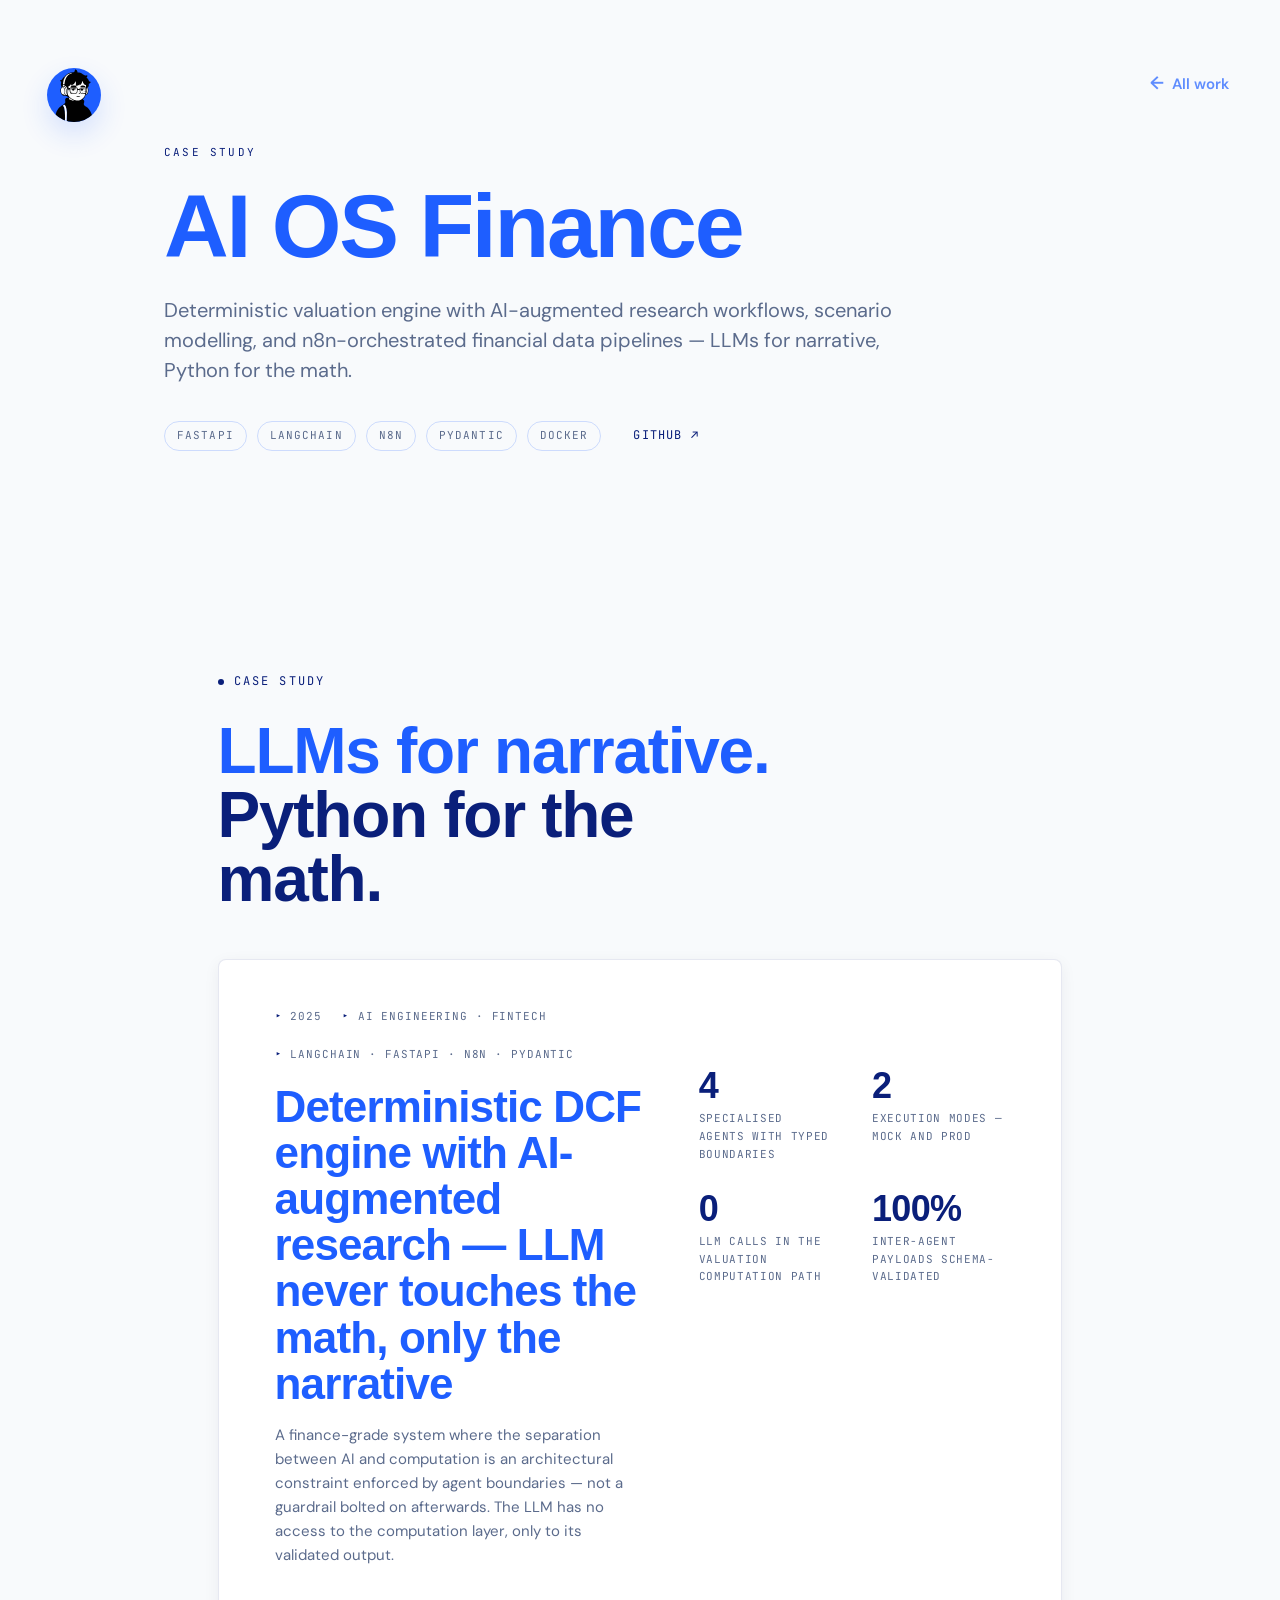
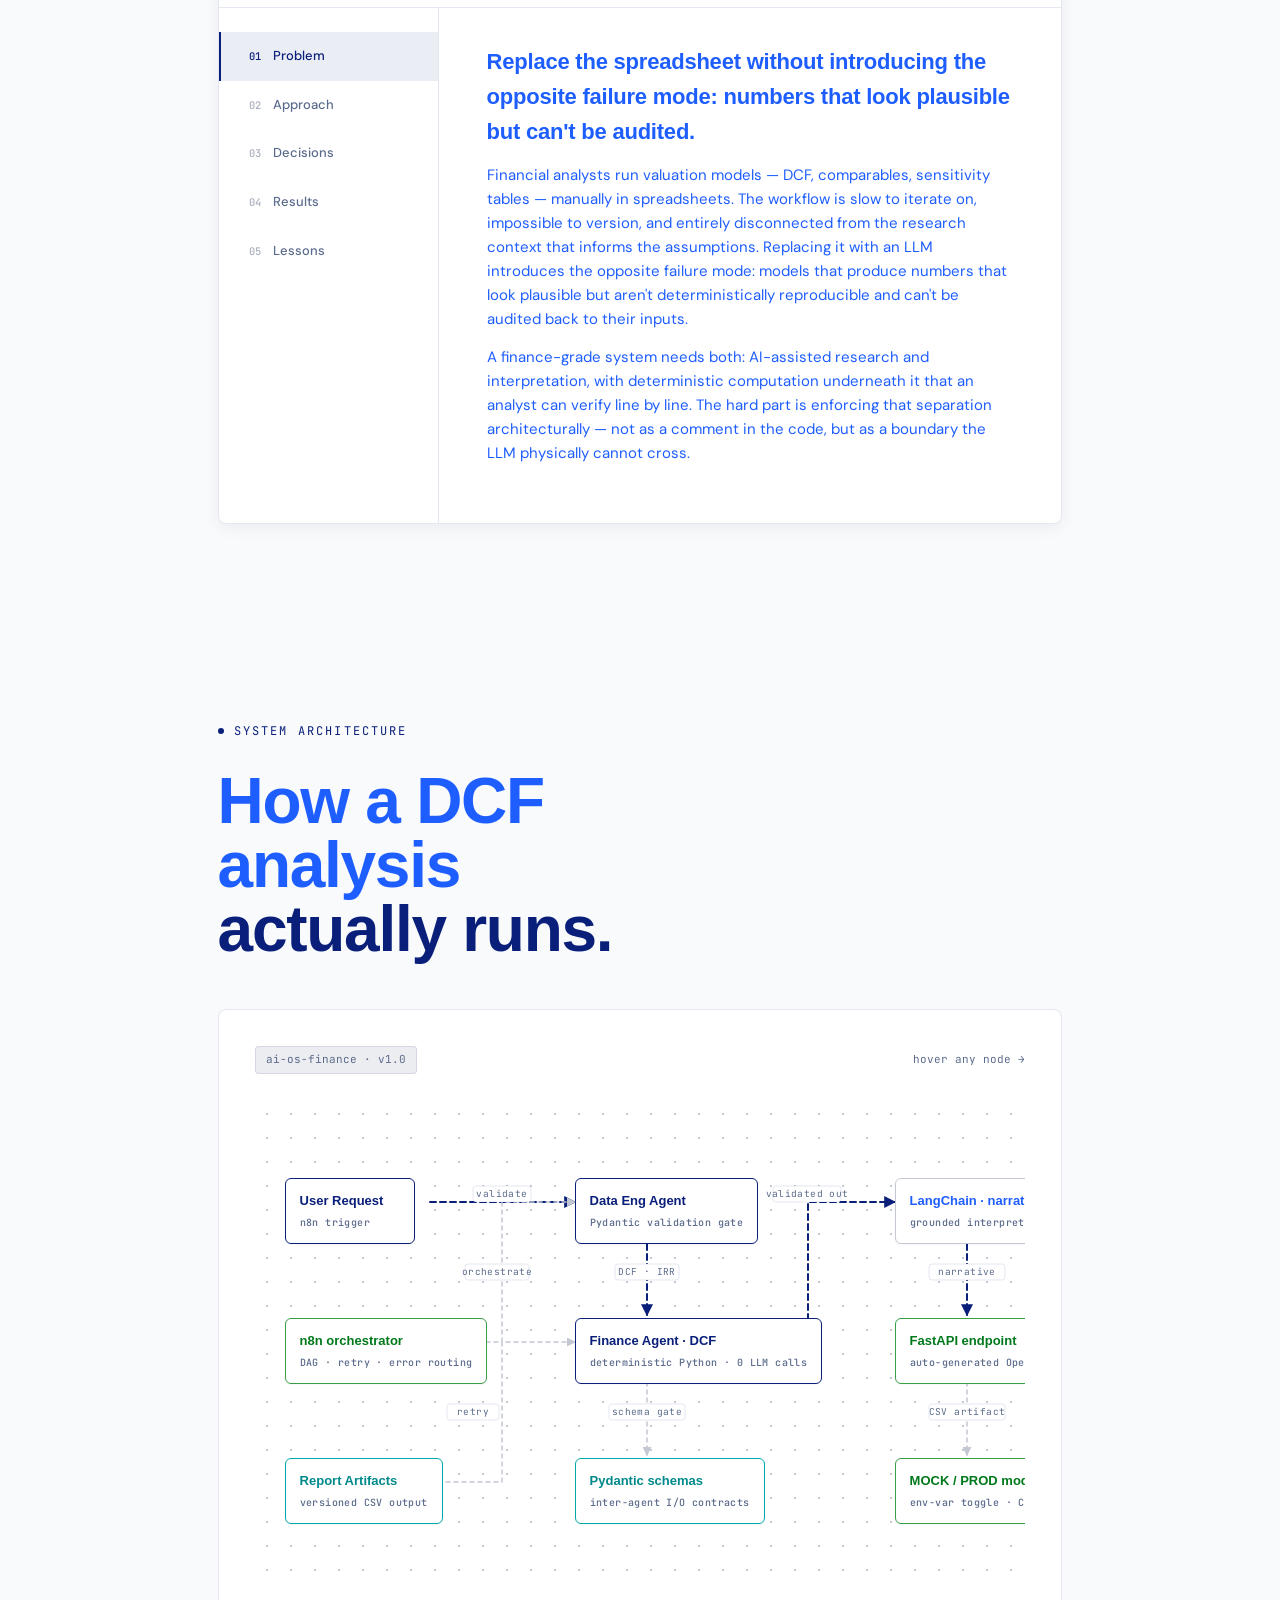
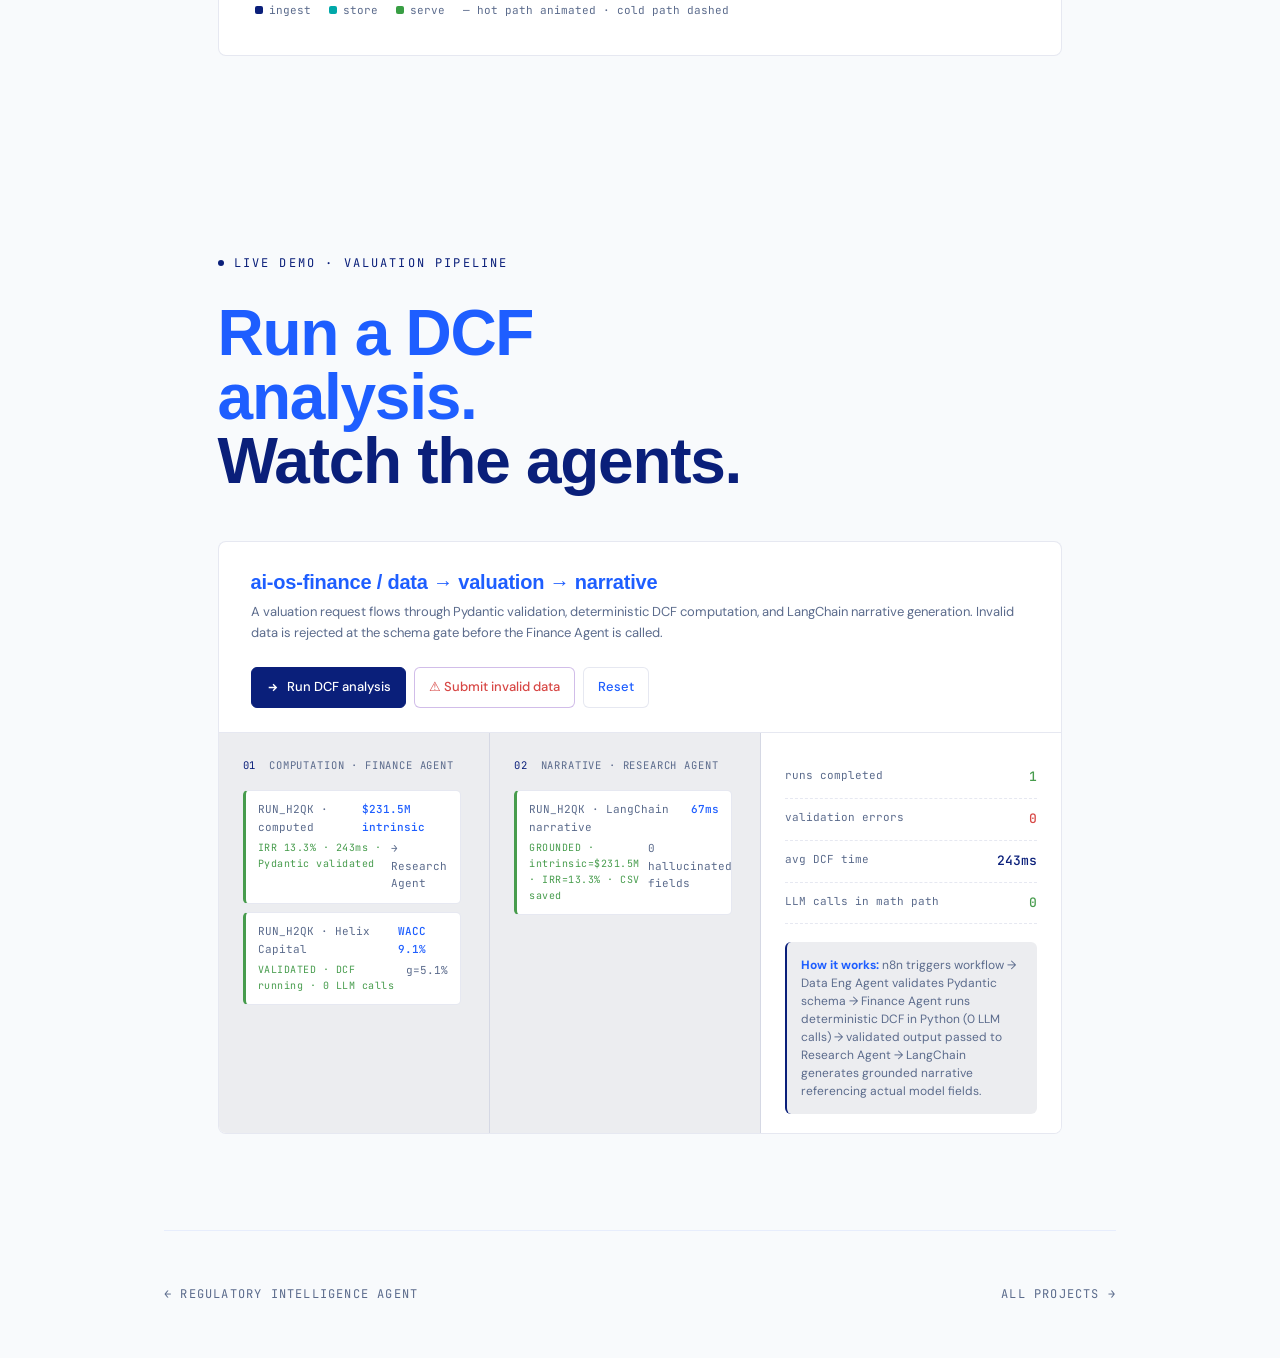
==== portfolio/projects/ai-os-finance.html @ 2525b023 "feat: mobile lens, cursor ghost fix, project pages, stack icons - fix: cursor ghost on first load — " ====
<!DOCTYPE html>
<html lang="en" class="theme-light">
<head>
  <meta charset="UTF-8">
  <meta name="viewport" content="width=device-width, initial-scale=1.0">
  <title>AI OS Finance — Ayush Samantaray</title>

  <script>
    (function () {
      try { sessionStorage.setItem('site-entered', '1'); } catch (e) {}
    })();
  </script>

  <link rel="preload" as="style" href="https://api.fontshare.com/v2/css?f[]=clash-display@600&display=swap" onload="this.onload=null;this.rel='stylesheet'">
  <link rel="preload" as="style" href="https://fonts.googleapis.com/css2?family=DM+Sans:wght@400&display=swap" onload="this.onload=null;this.rel='stylesheet'">
  <link rel="preload" as="style" href="https://fonts.googleapis.com/css2?family=JetBrains+Mono:wght@400&display=swap" onload="this.onload=null;this.rel='stylesheet'">
  <noscript>
    <link rel="stylesheet" href="https://api.fontshare.com/v2/css?f[]=clash-display@600&display=swap">
    <link rel="stylesheet" href="https://fonts.googleapis.com/css2?family=DM+Sans:wght@400&display=swap">
    <link rel="stylesheet" href="https://fonts.googleapis.com/css2?family=JetBrains+Mono:wght@400&display=swap">
  </noscript>

  <link rel="stylesheet" href="../css/main.css">
  <link rel="stylesheet" href="../css/nav.css">
  <link rel="stylesheet" href="../css/sections.css">
  <link rel="stylesheet" href="project.css">
</head>
<body>

  <nav aria-label="Project navigation">
    <a href="../index.html" class="nav-logo" aria-label="Back to portfolio">
      <img class="nav-logo-face" src="../assets/New_face_logo.svg" alt="" draggable="false">
    </a>
    <a href="../index.html#projects" class="proj-back-link">
      <span class="proj-back-arrow">←</span> All work
    </a>
  </nav>

  <main class="proj-main">

    <!-- ── Hero ──────────────────────────────────────────────────────────────── -->
    <section class="proj-hero" id="top">
      <span class="proj-eyebrow">Case Study</span>
      <h1 class="proj-title">AI OS Finance</h1>
      <p class="proj-tagline">Deterministic valuation engine with AI-augmented research workflows, scenario modelling, and n8n-orchestrated financial data pipelines — LLMs for narrative, Python for the math.</p>
      <div class="proj-meta-row">
        <div class="proj-tags">
          <span class="proj-tag">FastAPI</span>
          <span class="proj-tag">LangChain</span>
          <span class="proj-tag">n8n</span>
          <span class="proj-tag">Pydantic</span>
          <span class="proj-tag">Docker</span>
        </div>
        <div class="proj-links">
          <a href="https://github.com/Ash-bot19/AI-OS-finance" target="_blank" rel="noopener" class="proj-link">GitHub ↗</a>
        </div>
      </div>
    </section>

    <!-- ── Case Study ─────────────────────────────────────────────────────────── -->
    <section class="case-study-section" id="case-study">
      <div class="ps-page">
        <div class="ps-section-label">CASE STUDY</div>
        <h2 class="ps-section-title">LLMs for narrative.<br><em>Python for the math.</em></h2>
        <article class="case-study">
          <div class="case-study-hero">
            <div>
              <div class="cs-hero-meta">
                <span>2025</span>
                <span>AI ENGINEERING · FINTECH</span>
                <span>LANGCHAIN · FASTAPI · N8N · PYDANTIC</span>
              </div>
              <h3 class="cs-hero-title">Deterministic DCF engine with AI-augmented research — LLM never touches the math, only the narrative</h3>
              <p class="cs-hero-tagline">A finance-grade system where the separation between AI and computation is an architectural constraint enforced by agent boundaries — not a guardrail bolted on afterwards. The LLM has no access to the computation layer, only to its validated output.</p>
            </div>
            <div class="cs-hero-stats">
              <div><div class="cs-stat-num">4</div><div class="cs-stat-label">specialised agents with typed boundaries</div></div>
              <div><div class="cs-stat-num">2</div><div class="cs-stat-label">execution modes — MOCK and PROD</div></div>
              <div><div class="cs-stat-num">0</div><div class="cs-stat-label">LLM calls in the valuation computation path</div></div>
              <div><div class="cs-stat-num">100%</div><div class="cs-stat-label">inter-agent payloads schema-validated</div></div>
            </div>
          </div>
          <div class="cs-body">
            <div class="cs-tabs" role="tablist">
              <button class="cs-tab" role="tab" aria-selected="true"  data-tab="problem">  <span class="cs-tab-num">01</span>Problem</button>
              <button class="cs-tab" role="tab" aria-selected="false" data-tab="approach">  <span class="cs-tab-num">02</span>Approach</button>
              <button class="cs-tab" role="tab" aria-selected="false" data-tab="decisions"> <span class="cs-tab-num">03</span>Decisions</button>
              <button class="cs-tab" role="tab" aria-selected="false" data-tab="results">   <span class="cs-tab-num">04</span>Results</button>
              <button class="cs-tab" role="tab" aria-selected="false" data-tab="lessons">   <span class="cs-tab-num">05</span>Lessons</button>
            </div>
            <div class="cs-panel" data-panel="problem" data-active>
              <h4>Replace the spreadsheet without introducing the opposite failure mode: numbers that look plausible but can't be audited.</h4>
              <p>Financial analysts run valuation models — DCF, comparables, sensitivity tables — manually in spreadsheets. The workflow is slow to iterate on, impossible to version, and entirely disconnected from the research context that informs the assumptions. Replacing it with an LLM introduces the opposite failure mode: models that produce numbers that look plausible but aren't deterministically reproducible and can't be audited back to their inputs.</p>
              <p>A finance-grade system needs both: AI-assisted research and interpretation, with deterministic computation underneath it that an analyst can verify line by line. The hard part is enforcing that separation architecturally — not as a comment in the code, but as a boundary the LLM physically cannot cross.</p>
            </div>
            <div class="cs-panel" data-panel="approach">
              <h4>Four specialised agents, strict Pydantic boundaries, zero LLM involvement in the computation path.</h4>
              <ul>
                <li>The Research Agent interprets the user's analytical intent and generates structured context for downstream agents. The Data Engineering Agent validates and normalises incoming financial datasets against Pydantic schemas before they reach the computation layer — a malformed payload fails loudly at the boundary, not silently inside the model.</li>
                <li>The Finance Agent runs deterministic DCF analysis, IRR, and scenario modelling in Python — no LLM involvement at this stage. All inputs are Pydantic-validated before the calculation runs. All outputs are Pydantic-validated before leaving the service. Output artifacts are versioned as CSV for downstream compatibility with Excel and BI tools.</li>
                <li>The Research Agent then receives the validated numerical output and generates written investment narrative grounded in the model's results — it reasons over the numbers, not around them. Citations in the narrative reference the actual model output fields, not LLM-generated summaries of them.</li>
                <li>n8n acts as the external control plane, orchestrating the agent sequence, triggering data fetches, handling retry logic and error routing, and assembling the final report. FastAPI exposes the computation layer as a service that n8n calls — orchestration and computation stay decoupled.</li>
              </ul>
            </div>
            <div class="cs-panel" data-panel="decisions">
              <h4>Why these choices — each enforces the AI/computation separation as a hard constraint, not a soft guideline.</h4>
              <ul>
                <li><strong>LLMs for narrative only — deterministic Python for all math.</strong> Financial calculations (DCF, IRR, sensitivity tables) are deterministic Python with typed Pydantic models. LLMs are invoked only to interpret results and generate written analysis — never to produce numbers. This isn't a guardrail; it's an architectural constraint enforced by agent boundaries. The LLM has no access to the computation layer, only to its validated output.</li>
                <li><strong>n8n for workflow orchestration over custom DAG code.</strong> The data fetch, model trigger, and report assembly steps change frequently as the analytical workflows evolve. A visual DAG in n8n is faster to iterate on than Python scheduler code, makes the workflow auditable without reading source, and handles retry logic and error routing without custom implementation.</li>
                <li><strong>Pydantic for strict inter-agent I/O contracts.</strong> Every financial model input and output is a Pydantic schema. This acts as a firewall between agents — if upstream data is malformed, or a data source returns an unexpected structure, the pipeline fails fast at the boundary before bad data contaminates downstream calculations. Schema validation is the enforcement mechanism for the LLM/computation separation: the LLM can only receive what passed validation.</li>
                <li><strong>MOCK mode as a first-class execution mode.</strong> All LLM calls are substituted with deterministic responses in MOCK mode — making the pipeline fully testable without API keys or spend. The Finance Agent computation path runs identically in both modes; only the Research Agent's LLM calls are swapped. CI tests run against MOCK mode exclusively.</li>
              </ul>
            </div>
            <div class="cs-panel" data-panel="results">
              <h4>Full Docker Compose stack · n8n + FastAPI + LangChain · MOCK and PROD modes.</h4>
              <div class="cs-result-grid">
                <div class="cs-result-card"><div class="cs-stat-num">4</div><div class="cs-stat-label">specialised agents with typed I/O</div></div>
                <div class="cs-result-card"><div class="cs-stat-num">0</div><div class="cs-stat-label">LLM calls in computation path</div></div>
                <div class="cs-result-card"><div class="cs-stat-num">2</div><div class="cs-stat-label">execution modes (MOCK / PROD)</div></div>
                <div class="cs-result-card"><div class="cs-stat-num">100%</div><div class="cs-stat-label">inter-agent payloads validated</div></div>
              </div>
            </div>
            <div class="cs-panel" data-panel="lessons">
              <h4>What broke during build — and what I changed to fix it.</h4>
              <ul>
                <li><strong>The LLM narrative drifted from the model output when the prompt was too open-ended.</strong> An early prompt asked the Research Agent to "summarise the DCF analysis". It produced confident-sounding narrative that paraphrased — and occasionally contradicted — the actual model numbers. The fix: the prompt explicitly enumerates every field from the validated output and requires the narrative to reference each one by name. The LLM interprets; it cannot invent.</li>
                <li><strong>n8n retry logic amplified a Pydantic validation error into duplicate model runs.</strong> When the Data Engineering Agent returned a validation error, n8n's default retry policy retried the whole workflow — including the FastAPI computation call that had already completed. The fix: FastAPI computation endpoints are idempotent by request ID; n8n retries the data validation step only, not the full pipeline.</li>
                <li><strong>Sensitivity table output was too large for the LangChain context window at default chunk size.</strong> A 10×10 sensitivity table serialised to JSON exceeds 2k tokens — the Research Agent's context window was filling with sensitivity data before the DCF summary arrived. The fix: sensitivity tables are serialised as compact CSV (not JSON) and truncated to the 3×3 centre slice for narrative purposes; the full table is always in the versioned CSV artifact.</li>
                <li><strong>MOCK mode diverged from PROD mode in a non-obvious way.</strong> The MOCK Research Agent returned a fixed string rather than a string that referenced the actual model output fields — so MOCK tests passed even when the prompt was broken. The fix: MOCK responses are generated by a template that interpolates the actual validated output fields, making them functionally equivalent to a real LLM call for testing purposes.</li>
              </ul>
            </div>
          </div>
        </article>
      </div>
    </section>

    <!-- ── Architecture ───────────────────────────────────────────────────────── -->
    <section class="arch-section" id="architecture">
      <div class="ps-page">
        <div class="ps-section-label">SYSTEM ARCHITECTURE</div>
        <h2 class="ps-section-title">How a DCF analysis<br><em>actually runs.</em></h2>
        <div class="arch-frame">
          <div class="arch-toolbar">
            <span class="arch-tag">ai-os-finance · v1.0</span>
            <span style="font-family:'JetBrains Mono',monospace;font-size:11px;">hover any node →</span>
          </div>
          <div class="arch-canvas">
            <div class="arch-canvas-inner">
              <svg class="arch-svg" viewBox="0 0 900 480">
                <defs>
                  <marker id="arrowDimFin" viewBox="0 0 10 10" refX="9" refY="5" markerWidth="6" markerHeight="6" orient="auto-start-reverse">
                    <path d="M0,0 L10,5 L0,10 z" fill="var(--s-border-str)"/>
                  </marker>
                  <marker id="arrowLiveFin" viewBox="0 0 10 10" refX="9" refY="5" markerWidth="6" markerHeight="6" orient="auto-start-reverse">
                    <path d="M0,0 L10,5 L0,10 z" fill="var(--accent)"/>
                  </marker>
                </defs>
                <!-- Hot path: User Request → Data Eng → Finance Agent → LangChain → CSV Output -->
                <path class="arch-edge live"   d="M 175 100 H 320" marker-end="url(#arrowLiveFin)"/>
                <path class="arch-edge live"   d="M 392 132 V 213" marker-end="url(#arrowLiveFin)"/>
                <path class="arch-edge live"   d="M 465 240 H 553 V 100 H 640" marker-end="url(#arrowLiveFin)"/>
                <path class="arch-edge live"   d="M 712 132 V 213" marker-end="url(#arrowLiveFin)"/>
                <!-- Cold path: n8n orchestration, Pydantic validation, MOCK/PROD mode, output → CSV -->
                <path class="arch-edge dashed" d="M 175 240 H 247 V 100 H 320" marker-end="url(#arrowDimFin)"/>
                <path class="arch-edge dashed" d="M 392 272 V 353" marker-end="url(#arrowDimFin)"/>
                <path class="arch-edge dashed" d="M 712 272 V 353" marker-end="url(#arrowDimFin)"/>
                <path class="arch-edge dashed" d="M 175 380 H 247 V 240 H 320" marker-end="url(#arrowDimFin)"/>
                <!-- Edge labels -->
                <g><rect class="arch-edge-label-bg" x="218" y="84"  width="58" height="16" rx="3"/><text class="arch-edge-label" x="247" y="95"  text-anchor="middle">validate</text></g>
                <g><rect class="arch-edge-label-bg" x="360" y="162" width="64" height="16" rx="3"/><text class="arch-edge-label" x="392" y="173" text-anchor="middle">DCF · IRR</text></g>
                <g><rect class="arch-edge-label-bg" x="518" y="84"  width="68" height="16" rx="3"/><text class="arch-edge-label" x="552" y="95"  text-anchor="middle">validated out</text></g>
                <g><rect class="arch-edge-label-bg" x="674" y="162" width="76" height="16" rx="3"/><text class="arch-edge-label" x="712" y="173" text-anchor="middle">narrative</text></g>
                <g><rect class="arch-edge-label-bg" x="210" y="162" width="64" height="16" rx="3"/><text class="arch-edge-label" x="242" y="173" text-anchor="middle">orchestrate</text></g>
                <g><rect class="arch-edge-label-bg" x="354" y="302" width="76" height="16" rx="3"/><text class="arch-edge-label" x="392" y="313" text-anchor="middle">schema gate</text></g>
                <g><rect class="arch-edge-label-bg" x="674" y="302" width="76" height="16" rx="3"/><text class="arch-edge-label" x="712" y="313" text-anchor="middle">CSV artifact</text></g>
                <g><rect class="arch-edge-label-bg" x="192" y="302" width="52" height="16" rx="3"/><text class="arch-edge-label" x="218" y="313" text-anchor="middle">retry</text></g>
              </svg>
              <div class="arch-node" data-kind="ingest" data-tooltip="User submits a valuation request via the n8n UI or API trigger. n8n orchestrates the full workflow: data fetch → Data Engineering Agent validation → Finance Agent computation → Research Agent narrative → report assembly." data-tip-pos="below" style="top:76px;left:30px;"><div class="arch-node-title">User Request</div><div class="arch-node-meta">n8n trigger</div></div>
              <div class="arch-node" data-kind="serve" data-tooltip="n8n visual DAG orchestrates the agent sequence. Handles retry logic, error routing, and inter-agent sequencing. FastAPI exposes the computation layer as a service n8n calls — orchestration and computation stay decoupled. Retry logic targets the Data Engineering step only, not the full pipeline." style="top:216px;left:30px;"><div class="arch-node-title">n8n orchestrator</div><div class="arch-node-meta">DAG · retry · error routing</div></div>
              <div class="arch-node" data-kind="store" data-tooltip="Output artifacts versioned as CSV for downstream compatibility with Excel and BI tools. Each run produces: DCF summary, IRR table, sensitivity grid (10×10), and full scenario analysis. Filenames include a run ID for auditability." style="top:356px;left:30px;"><div class="arch-node-title">Report Artifacts</div><div class="arch-node-meta">versioned CSV output</div></div>
              <div class="arch-node" data-kind="ingest" data-tooltip="Validates and normalises incoming financial datasets against Pydantic schemas before they reach the computation layer. A malformed payload fails loudly at this boundary — bad data never contaminates the Finance Agent. Schema validation is the enforcement mechanism for the LLM/computation separation." data-tip-pos="below" style="top:76px;left:320px;"><div class="arch-node-title">Data Eng Agent</div><div class="arch-node-meta">Pydantic validation gate</div></div>
              <div class="arch-node" data-kind="ingest" data-tooltip="Runs deterministic DCF analysis, IRR, and scenario modelling in Python. Zero LLM involvement. All inputs validated before computation runs. All outputs validated before leaving the service. MOCK mode substitutes deterministic responses — CI tests run against MOCK exclusively." style="top:216px;left:320px;"><div class="arch-node-title">Finance Agent · DCF</div><div class="arch-node-meta">deterministic Python · 0 LLM calls</div></div>
              <div class="arch-node" data-kind="store" data-tooltip="Every inter-agent payload is Pydantic-validated. A malformed output from the Finance Agent fails before reaching LangChain. The schema acts as a firewall — the LLM can only receive payloads that passed the Pydantic gate." style="top:356px;left:320px;"><div class="arch-node-title">Pydantic schemas</div><div class="arch-node-meta">inter-agent I/O contracts</div></div>
              <div class="arch-node" data-tooltip="LangChain Research Agent receives Pydantic-validated numerical results. Prompt explicitly enumerates every output field and requires the narrative to reference each by name — the LLM interprets, it cannot invent. MOCK mode uses a template that interpolates actual model fields." data-tip-pos="below" style="top:76px;left:640px;"><div class="arch-node-title">LangChain · narrative</div><div class="arch-node-meta">grounded interpretation only</div></div>
              <div class="arch-node" data-kind="serve" data-tooltip="FastAPI exposes the Finance Agent as a service. OpenAPI schema auto-generated from Pydantic models — the docs are always in sync with the code. Computation endpoints are idempotent by request ID — n8n retries are safe." style="top:216px;left:640px;"><div class="arch-node-title">FastAPI endpoint</div><div class="arch-node-meta">auto-generated OpenAPI</div></div>
              <div class="arch-node" data-kind="serve" data-tooltip="MOCK mode: all LLM calls return deterministic template-interpolated responses. PROD mode: live GPT-4o-mini calls. The Finance Agent computation path runs identically in both modes — only the Research Agent's LLM calls differ. Toggle via EXECUTION_MODE env var." style="top:356px;left:640px;"><div class="arch-node-title">MOCK / PROD mode</div><div class="arch-node-meta">env-var toggle · CI-safe</div></div>
            </div>
          </div>
          <div class="arch-legend">
            <div class="arch-legend-item"><span class="arch-legend-dot" style="background:var(--accent);"></span>ingest</div>
            <div class="arch-legend-item"><span class="arch-legend-dot" style="background:oklch(0.65 0.14 195);"></span>store</div>
            <div class="arch-legend-item"><span class="arch-legend-dot" style="background:oklch(0.62 0.16 145);"></span>serve</div>
            <div class="arch-legend-item" style="font-family:'JetBrains Mono',monospace;font-size:11px;color:var(--fg-muted);">— hot path animated · cold path dashed</div>
          </div>
        </div>
      </div>
    </section>

    <!-- ── Live Demo ──────────────────────────────────────────────────────────── -->
    <section class="pipeline-section" id="demo">
      <div class="ps-page">
        <div class="ps-section-label">LIVE DEMO · VALUATION PIPELINE</div>
        <h2 class="ps-section-title">Run a DCF analysis.<br><em>Watch the agents.</em></h2>
        <div class="pipe-frame">
          <div class="pipe-header">
            <div class="pipe-title-block">
              <h3>ai-os-finance / data → valuation → narrative</h3>
              <p>A valuation request flows through Pydantic validation, deterministic DCF computation, and LangChain narrative generation. Invalid data is rejected at the schema gate before the Finance Agent is called.</p>
            </div>
            <div class="pipe-actions">
              <button class="pipe-btn primary" id="finBtnRun">
                <svg width="13" height="13" viewBox="0 0 24 24" fill="none" stroke="currentColor" stroke-width="2.5"><path d="M5 12h14M13 6l6 6-6 6"/></svg>
                Run DCF analysis
              </button>
              <button class="pipe-btn danger" id="finBtnInvalid">⚠ Submit invalid data</button>
              <button class="pipe-btn" id="finBtnReset">Reset</button>
            </div>
          </div>
          <div class="pipe-body">
            <div class="pipe-stage">
              <div class="pipe-stage-label"><span class="stage-num">01</span> COMPUTATION · finance agent</div>
              <div class="pipe-events" id="finPipeline"></div>
            </div>
            <div class="pipe-stage">
              <div class="pipe-stage-label"><span class="stage-num">02</span> NARRATIVE · research agent</div>
              <div class="pipe-events" id="finOutput"></div>
            </div>
            <div class="pipe-side">
              <div class="pipe-stat"><span class="pipe-stat-label">runs completed</span><span class="pipe-stat-val good" id="finStatRuns">0</span></div>
              <div class="pipe-stat"><span class="pipe-stat-label">validation errors</span><span class="pipe-stat-val bad" id="finStatErrors">0</span></div>
              <div class="pipe-stat"><span class="pipe-stat-label">avg DCF time</span><span class="pipe-stat-val accent" id="finStatTime">—</span></div>
              <div class="pipe-stat"><span class="pipe-stat-label">LLM calls in math path</span><span class="pipe-stat-val good" id="finStatLLM">0</span></div>
              <div class="pipe-explain">
                <strong>How it works:</strong> n8n triggers workflow → Data Eng Agent validates Pydantic schema → Finance Agent runs deterministic DCF in Python (0 LLM calls) → validated output passed to Research Agent → LangChain generates grounded narrative referencing actual model fields.
              </div>
            </div>
          </div>
        </div>
      </div>
    </section>

    <!-- ── Footer nav ─────────────────────────────────────────────────────────── -->
    <footer class="proj-footer">
      <a href="./regulatory-intelligence-agent.html" class="proj-footer-back">← Regulatory Intelligence Agent</a>
      <a href="../index.html#projects" class="proj-footer-next">All projects →</a>
    </footer>

  </main>

  <script defer src="../js/sections.js"></script>
  <script>
  (function initFinancePipeline() {
    var pipelineEl  = document.getElementById('finPipeline');
    var outputEl    = document.getElementById('finOutput');
    var statRuns    = document.getElementById('finStatRuns');
    var statErrors  = document.getElementById('finStatErrors');
    var statTime    = document.getElementById('finStatTime');
    var statLLM     = document.getElementById('finStatLLM');
    if (!pipelineEl) return;

    var runs = 0, errors = 0;
    var totalTime = 0;
    var MAX_EVENTS = 8;

    var COMPANIES = ['Acme Corp', 'Meridian Industries', 'NovaTech Ltd', 'Helix Capital', 'Solara Group'];
    var WACC = ['8.2%', '9.1%', '7.8%', '10.3%', '8.7%'];
    var GROWTH = ['3.5%', '4.2%', '2.8%', '5.1%', '3.9%'];
    var INVALID_ERRORS = [
      'missing required field: revenue_forecast',
      'terminal_growth_rate must be < wacc',
      'projection_years must be integer in [3, 10]',
      'discount_rate: value is not a valid float',
    ];

    function runId() { return 'RUN_' + Math.random().toString(36).slice(2, 6).toUpperCase(); }
    function dcfValue() { return (Math.random() * 800 + 200).toFixed(1); }
    function irr() { return (Math.random() * 12 + 8).toFixed(1); }

    function pushEvent(container, html, cls) {
      var div = document.createElement('div');
      div.className = 'pipe-event ' + (cls || '');
      div.innerHTML = html;
      container.prepend(div);
      while (container.children.length > MAX_EVENTS) container.lastChild.remove();
    }

    function updateStats() {
      statRuns.textContent   = runs;
      statErrors.textContent = errors;
      statTime.textContent   = runs > 0 ? Math.round(totalTime / runs) + 'ms' : '—';
      statLLM.textContent    = '0';
    }

    function runDCF() {
      var id = runId();
      var company = COMPANIES[Math.floor(Math.random() * COMPANIES.length)];
      var wacc = WACC[Math.floor(Math.random() * WACC.length)];
      var growth = GROWTH[Math.floor(Math.random() * GROWTH.length)];
      var computeTime = Math.floor(180 + Math.random() * 120);
      var intrinsic = dcfValue();
      var irrVal = irr();

      pushEvent(pipelineEl,
        '<div class="pipe-event-row">' +
          '<span class="pipe-event-id">' + id + ' · ' + company + '</span>' +
          '<span class="pipe-event-amount">WACC ' + wacc + '</span>' +
        '</div>' +
        '<div class="pipe-event-row">' +
          '<span class="pipe-event-status ok">VALIDATED · DCF running · 0 LLM calls</span>' +
          '<span class="pipe-event-id">g=' + growth + '</span>' +
        '</div>',
        'committed'
      );

      setTimeout(function () {
        runs++;
        totalTime += computeTime;

        pushEvent(pipelineEl,
          '<div class="pipe-event-row">' +
            '<span class="pipe-event-id">' + id + ' · computed</span>' +
            '<span class="pipe-event-amount">$' + intrinsic + 'M intrinsic</span>' +
          '</div>' +
          '<div class="pipe-event-row">' +
            '<span class="pipe-event-status ok">IRR ' + irrVal + '% · ' + computeTime + 'ms · Pydantic validated</span>' +
            '<span class="pipe-event-id">→ Research Agent</span>' +
          '</div>',
          'committed'
        );

        setTimeout(function () {
          pushEvent(outputEl,
            '<div class="pipe-event-row">' +
              '<span class="pipe-event-id">' + id + ' · LangChain narrative</span>' +
              '<span class="pipe-event-amount">' + Math.floor(60 + Math.random() * 80) + 'ms</span>' +
            '</div>' +
            '<div class="pipe-event-row">' +
              '<span class="pipe-event-status ok">GROUNDED · intrinsic=$' + intrinsic + 'M · IRR=' + irrVal + '% · CSV saved</span>' +
              '<span class="pipe-event-id">0 hallucinated fields</span>' +
            '</div>',
            'committed'
          );
          updateStats();
        }, 700);
        updateStats();
      }, computeTime);
    }

    function submitInvalid() {
      var id = runId();
      var errMsg = INVALID_ERRORS[Math.floor(Math.random() * INVALID_ERRORS.length)];

      errors++;
      pushEvent(pipelineEl,
        '<div class="pipe-event-row">' +
          '<span class="pipe-event-id">' + id + ' · malformed payload</span>' +
          '<span class="pipe-event-amount" style="text-decoration:line-through;">DCF</span>' +
        '</div>' +
        '<div class="pipe-event-row">' +
          '<span class="pipe-event-status dup">PYDANTIC ERROR · ' + errMsg + '</span>' +
          '<span class="pipe-event-id">0.4ms</span>' +
        '</div>',
        'duplicate'
      );

      pushEvent(outputEl,
        '<div class="pipe-event-row">' +
          '<span class="pipe-event-id">' + id + ' · rejected at schema gate</span>' +
          '<span class="pipe-event-amount">$0.00</span>' +
        '</div>' +
        '<div class="pipe-event-row">' +
          '<span class="pipe-event-status dup">Finance Agent never called · 0 LLM tokens used</span>' +
          '<span class="pipe-event-id">audit logged</span>' +
        '</div>',
        'duplicate'
      );
      updateStats();
    }

    document.getElementById('finBtnRun').addEventListener('click', runDCF);
    document.getElementById('finBtnInvalid').addEventListener('click', submitInvalid);
    document.getElementById('finBtnReset').addEventListener('click', function () {
      runs = errors = 0; totalTime = 0;
      pipelineEl.innerHTML = '';
      outputEl.innerHTML = '';
      updateStats();
    });

    setTimeout(function () { runDCF(); }, 400);
  })();
  </script>

</body>
</html>
---- portfolio/css/main.css ----
/* ==========================================================================
   main.css — Design tokens + CSS reset
   All custom properties here are consumed by Plans 02 (nav) and 03 (hero).
   Do NOT add component-specific styles here.
   ========================================================================== */

:root {
  /* Colors — minhpham.design palette */
  --color-bg: #0d0d0d;
  --color-surface: #161614;
  --color-text: #d0c8b5;
  --color-muted: #7a7464;
  --color-accent: #f05030;
  --color-loader-accent: #d2c1a8;
  --color-loader-accent-rgb: 210, 193, 168;

  /* RGB companions for rgba() usage */
  --color-bg-rgb: 13, 13, 13;
  --color-text-rgb: 208, 200, 181;
  --color-lens-text-rgb: 13, 13, 13;

  /* Semantic tokens */
  --color-reveal-base: #2e2b28;
  --color-border: rgba(255, 255, 255, 0.06);
  --color-backdrop: rgba(10, 10, 10, 0.95);
  --color-backdrop-solid: rgba(10, 10, 10, 0.98);

  /* Spacing scale (multiples of 4px) */
  --space-xs: 4px;
  --space-sm: 8px;
  --space-md: 16px;
  --space-lg: 24px;
  --space-xl: 32px;
  --space-2xl: 48px;
  --space-3xl: 64px;
  --space-4xl: 96px;

  /* Layout */
  --nav-height: 72px;

  /* Fonts */
  --font-display: 'Clash Display', sans-serif;
  --font-body: 'DM Sans', sans-serif;
  --font-mono: 'JetBrains Mono', monospace;
}

/* ==========================================================================
   Reset
   ========================================================================== */

*, *::before, *::after {
  box-sizing: border-box;
  margin: 0;
  padding: 0;
}

/* Smooth scroll only when user has not requested reduced motion.
   Default is auto (instant) — gated as a baseline for REVIEWS.md priority 4. */
html {
  scroll-behavior: auto;
}

@media (prefers-reduced-motion: no-preference) {
  html { scroll-behavior: smooth; }
}

body {
  background: var(--color-bg);
  color: var(--color-text);
  font-family: var(--font-body);
  font-size: 16px;
  line-height: 1.6;
  min-height: 100vh;
  -webkit-font-smoothing: antialiased;
}

@media (pointer: fine) {
  /* !important wins over per-component cursor: pointer/default rules
     (12 sites across certificates/contact/nav/sections/etc.) so the
     OS cursor never leaks through when the custom cursor is active. */
  body.site-ready,
  body.site-ready *,
  body.site-ready *::before,
  body.site-ready *::after {
    cursor: none !important;
  }
}

.site-cursor {
  --cursor-size: 40px;
  position: fixed;
  top: 0;
  left: 0;
  width: var(--cursor-size);
  height: var(--cursor-size);
  border-radius: 50%;
  background: var(--color-accent);
  opacity: 0;
  pointer-events: none;
  z-index: 9999;
  will-change: transform, opacity;
}

:root.theme-light .site-cursor {
  background: var(--color-loader-accent);
}

/* Hide the main cursor while it's over a cursor-invert target — the in-target
   .cursor-mirror-invert lens (clip-path circle at cursor, containing the
   recolored glyph) becomes the visible cursor. 200ms crossfade matches the
   lens fade-in. */
.site-cursor.is-on-cursor-invert-target {
  opacity: 0 !important;
  transition: opacity 200ms ease;
}

/* ── Hold-to-reveal button — touch devices only ──────────────────────────── */
.lens-reveal-btn {
  display: none; /* hidden on pointer-fine devices */
}

@media (pointer: coarse) {
  .lens-reveal-btn {
    display: inline-flex;
    align-items: center;
    gap: 7px;
    position: fixed;
    bottom: 28px;
    left: 50%;
    transform: translateX(-50%);
    background: rgba(255, 255, 255, 0.07);
    border: 1px solid rgba(255, 255, 255, 0.18);
    border-radius: 100px;
    padding: 10px 18px 10px 13px;
    color: rgba(255, 255, 255, 0.5);
    font-family: var(--font-mono);
    font-size: 11px;
    letter-spacing: 0.1em;
    text-transform: uppercase;
    z-index: 200;
    user-select: none;
    -webkit-user-select: none;
    touch-action: none;
    -webkit-tap-highlight-color: transparent;
    cursor: pointer;
    white-space: nowrap;
  }

  :root.theme-light .lens-reveal-btn {
    background: rgba(0, 0, 0, 0.05);
    border-color: rgba(0, 0, 0, 0.14);
    color: rgba(0, 0, 0, 0.4);
  }

  .lens-reveal-btn-dot {
    width: 6px;
    height: 6px;
    border-radius: 50%;
    background: var(--color-accent);
    flex-shrink: 0;
  }
}

img, svg {
  display: block;
  max-width: 100%;
}

ul {
  list-style: none;
}

a {
  color: inherit;
  text-decoration: none;
}

button {
  background: none;
  border: none;
  color: inherit;
  cursor: pointer;
  font: inherit;
}

/* Ensure section headings land below the fixed nav on anchor scroll */
section {
  scroll-margin-top: var(--nav-height);
}

/* Accessible focus ring — accent color on all interactive elements */
:focus-visible {
  outline: 2px solid var(--color-accent);
  outline-offset: 3px;
}

/* ==========================================================================
   Dual-mode wiring — Phase 5 ships the toggle button (MODE-01).
   Wire CSS now so toggling body.mode-honest works immediately.
   ========================================================================== */

[data-professional] { display: block; }
[data-honest]       { display: none; }

body.mode-honest [data-professional] { display: none; }
body.mode-honest [data-honest]       { display: block; }

.reveal-line {
  display: grid;
  position: relative;
  overflow: hidden;
  font: inherit;
  line-height: inherit;
  letter-spacing: inherit;
}

.reveal-line-base,
.reveal-line-inner {
  display: block;
  grid-area: 1 / 1;
  font: inherit;
  line-height: inherit;
  letter-spacing: inherit;
  white-space: inherit;
}

.reveal-line-base {
  color: var(--color-reveal-base);
}

.reveal-line-base .about-accent,
.reveal-line-base .timeline-accent {
  color: var(--color-reveal-base);
}

.reveal-line-inner {
  position: relative;
  color: var(--color-text);
  will-change: clip-path;
}

@media (max-width: 768px), (prefers-reduced-motion: reduce) {
  .reveal-line,
  .reveal-line-base,
  .reveal-line-inner {
    display: inline;
    transform: none !important;
    will-change: auto;
  }

  .reveal-line-base {
    display: none;
  }

  .reveal-line-inner {
    position: static;
  }
}

/* ==========================================================================
   Light (blue fintech) theme — toggled via :root.theme-light
   Applied by js/theme.js; persisted in localStorage('portfolio-theme').
   ========================================================================== */

:root.theme-light {
  --color-bg: #F8FAFC;
  --color-surface: #EEF4FF;
  --color-text: #1E5EFF;
  --color-muted: #5B6B8C;
  --color-accent: #0A1F7A;
  --color-loader-accent: #1E5EFF;
  --color-loader-accent-rgb: 30, 94, 255;

  --color-bg-rgb: 248, 250, 252;
  --color-text-rgb: 30, 94, 255;
  --color-lens-text-rgb: 0, 207, 255;

  --color-reveal-base: #C5D5F5;
  --color-border: rgba(10, 31, 122, 0.1);
  --color-backdrop: rgba(248, 250, 252, 0.95);
  --color-backdrop-solid: rgba(248, 250, 252, 0.98);
}
---- portfolio/css/nav.css ----
/* ==========================================================================
   nav.css - Fixed edge navigation and social rail
   ========================================================================== */

nav {
  position: fixed;
  inset: 0 0 auto 0;
  height: 0;
  z-index: 100;
  background: transparent;
  pointer-events: none;
}

nav.nav-scrolled {
  background: transparent;
  backdrop-filter: none;
  -webkit-backdrop-filter: none;
}

.nav-logo {
  position: fixed;
  top: clamp(28px, 7.5vh, 68px);
  left: clamp(24px, 3.7vw, 68px);
  display: flex;
  align-items: center;
  justify-content: center;
  width: 54px;
  height: 54px;
  border-radius: 50%;
  background: var(--color-loader-accent);
  color: var(--color-bg);
  pointer-events: auto;
  box-shadow: 0 12px 28px rgba(var(--color-loader-accent-rgb), 0.16);
  overflow: hidden;
  transition: background-color 0.25s ease, box-shadow 0.25s ease;
  will-change: transform;
}

.nav-logo:hover,
.nav-logo:focus-visible,
.nav-logo.is-magnetic {
  /* bg stays cream (--color-loader-accent). The orange "latch" is provided by
     the .cursor-mirror overlay (full-cover, z-index 1, behind face). The
     cursor-tracked invert lens (.cursor-mirror-invert, z-index 3) sits above
     the face and swaps colors inside the cursor circle: orange→black bg,
     dark face→orange features. */
  box-shadow: 0 16px 34px rgba(var(--color-loader-accent-rgb), 0.22);
}

.nav-logo-face {
  width: 100%;
  height: 100%;
  object-fit: cover;
  object-position: center 20%;
  filter: none;
  transform: none;
  position: relative;
  /* z-index: 2 puts the face above the .cursor-mirror overlay (z-index: 1),
     so the dark face is always visible on both the orange overlay area
     and the cream hole-reveal area. */
  z-index: 2;
  pointer-events: none;
  user-select: none;
}

.nav-links {
  position: fixed;
  top: clamp(30px, 7.7vh, 70px);
  right: clamp(28px, 4vw, 74px);
  display: flex;
  flex-direction: column;
  align-items: flex-end;
  gap: 11px;
  pointer-events: auto;
}

.nav-link {
  position: relative;
  display: flex;
  flex-direction: column;
  height: 1.05em;
  overflow: hidden;
  font-family: var(--font-body);
  font-size: 18px;
  font-weight: 700;
  line-height: 1;
  letter-spacing: 0;
  text-transform: uppercase;
  color: var(--color-muted);
}

.nav-link .link-default,
.nav-link .link-hover {
  display: block;
  transition: transform 0.35s cubic-bezier(0.76, 0, 0.24, 1);
  will-change: transform;
}

.nav-link .link-hover {
  color: var(--color-loader-accent);
  transform: translateY(0);
}

.nav-link:hover .link-default,
.nav-link:focus-visible .link-default {
  transform: translateY(-100%);
}

.nav-link:hover .link-hover,
.nav-link:focus-visible .link-hover,
.nav-link.is-active .link-hover {
  transform: translateY(-100%);
}

.nav-link.is-active .link-default {
  transform: translateY(-100%);
}

.hamburger {
  position: fixed;
  top: 28px;
  right: 24px;
  display: none;
  flex-direction: column;
  justify-content: center;
  gap: 6px;
  width: 44px;
  height: 44px;
  align-items: center;
  padding: 0;
  pointer-events: auto;
}

.hamburger-line {
  display: block;
  width: 24px;
  height: 2px;
  background: var(--color-text);
  transition: transform 0.3s ease, opacity 0.3s ease;
}

.side-social {
  position: fixed;
  left: clamp(28px, 3.8vw, 70px);
  bottom: clamp(42px, 7.2vh, 72px);
  z-index: 100;
  display: flex;
  flex-direction: column;
  align-items: center;
  gap: 52px;
}

.side-social-link {
  position: relative;
  display: flex;
  align-items: center;
  justify-content: center;
  width: 32px;
  height: 32px;
  border-radius: 50%;
  background: transparent;
  color: var(--color-loader-accent);
  opacity: 0.9;
  /* overflow:hidden clips the cursor-mirror invert lens to the circular shape. */
  overflow: hidden;
  transition: opacity 0.22s ease, transform 0.22s ease, background-color 0.22s ease, color 0.22s ease;
  will-change: transform;
}

.side-social-link:hover,
.side-social-link:focus-visible {
  opacity: 1;
  transform: translateY(-2px);
  /* No bg/color change here — the orange latch is provided by .cursor-mirror,
     and the cream glyph reads on both the orange-overlay area and the
     transparent hole-reveal area. */
}

.side-social-link.is-magnetic-side {
  background: var(--color-accent);
  color: var(--color-bg);
}

/* ── Cursor-tracked invert lens (minhpham-style) ───────────────────────────
   Architecture (replicates minhpham's .js-masker swap, scoped per-target):
     - z-index 1  .cursor-mirror        — full-cover overlay, --color-accent
                                          (orange). On hover, fades to opacity 1.
                                          Provides the LATCH: cream bg → orange.
     - z-index 2  glyph (face/svg/text) — sits above the latch. Visible as
                                          dark-on-orange when latched, dark-on-cream
                                          when not.
     - z-index 3  .cursor-mirror-invert — full-cover overlay, --color-bg (black).
                                          Clipped to a circle at cursor via
                                          clip-path: circle(14px at --cx --cy).
                                          Contains a recolored DUPLICATE of the
                                          glyph (orange features) so inside the
                                          cursor circle the user sees black bg +
                                          orange glyph — the inversion.
     - Parent has overflow:hidden + border-radius:50% so both overlays clip to
       the target's circular shape. JS writes --cx/--cy on the target on
       mousemove; CSS vars inherit into the lens for the clip-path.
   Outside cursor circle → latched (orange bg + dark glyph).
   Inside  cursor circle → inverted (black bg + orange glyph). */
.cursor-mirror {
  position: absolute;
  inset: 0;
  background: var(--color-accent);
  border-radius: inherit;
  pointer-events: none;
  opacity: 0;
  transition: opacity 250ms ease;
  z-index: 1;
  will-change: opacity;
}

.cursor-mirror-invert {
  position: absolute;
  inset: 0;
  background: var(--color-bg);
  border-radius: inherit;
  pointer-events: none;
  opacity: 0;
  overflow: hidden;
  clip-path: circle(14px at var(--cx, -200px) var(--cy, -200px));
  -webkit-clip-path: circle(14px at var(--cx, -200px) var(--cy, -200px));
  transition: opacity 200ms ease;
  z-index: 3;
  will-change: opacity, clip-path;
}

.nav-logo:hover .cursor-mirror,
.nav-logo:focus-visible .cursor-mirror,
.side-social-link:hover .cursor-mirror,
.side-social-link:focus-visible .cursor-mirror,
.nav-logo:hover .cursor-mirror-invert,
.nav-logo:focus-visible .cursor-mirror-invert,
.side-social-link:hover .cursor-mirror-invert,
.side-social-link:focus-visible .cursor-mirror-invert {
  opacity: 1;
}

/* Original glyphs sit above the orange latch (z 1) but below the invert lens
   (z 3) so the lens can cover them inside the cursor circle. */
.side-social-github-icon,
.side-social-link--linkedin > .linkedin-letter {
  position: relative;
  z-index: 2;
}

/* Inverted face inside the lens — pure tone swap, no recolor.
   The SVG has dark fills (~#010101) for outfit/hair/specs and light fills
   (~#FDFDFD) covering the rest of the canvas (headphones/face/strap region).
   A plain invert(1) maps:
     - dark features → near-white (outfit/hair/specs become white)
     - light fills   → near-black (headphones/face/strap become black)
   The nav-logo lens overrides .cursor-mirror-invert's --color-bg to
   transparent so the SVG's own inverted canvas-fill provides the black
   region — not the lens's bg color competing with it. */
.nav-logo .cursor-mirror-invert {
  background: transparent;
}

.nav-logo-face--invert {
  width: 100%;
  height: 100%;
  object-fit: cover;
  object-position: center 20%;
  filter: invert(1);
  pointer-events: none;
  user-select: none;
}

/* Inverted social glyphs inside the lens — single-color, simple recolor.
   Positioned to overlay the original glyph exactly. */
.side-social-github-icon--invert {
  position: absolute;
  inset: 0;
  margin: auto;
  width: 27px;
  height: 27px;
  color: var(--color-accent);
}

.linkedin-letter--invert {
  position: absolute;
  inset: 0;
  display: flex;
  align-items: baseline;
  justify-content: center;
  font-family: Arial, sans-serif;
  font-size: 28px;
  font-weight: 700;
  line-height: 1;
  letter-spacing: -0.08em;
  color: var(--color-accent);
}

.side-social-link--github {
  font-size: 0;
}

.side-social-github-icon {
  width: 27px;
  height: 27px;
}

.side-social-link--linkedin {
  align-items: baseline;
  font-family: Arial, sans-serif;
  font-size: 28px;
  font-weight: 700;
  line-height: 1;
  letter-spacing: -0.08em;
}

body.menu-open {
  overflow: hidden;
}

.hamburger[aria-expanded="true"] .hamburger-line:nth-child(1) {
  transform: translateY(8px) rotate(45deg);
}

.hamburger[aria-expanded="true"] .hamburger-line:nth-child(2) {
  opacity: 0;
}

.hamburger[aria-expanded="true"] .hamburger-line:nth-child(3) {
  transform: translateY(-8px) rotate(-45deg);
}

@media (max-width: 768px) {
  nav {
    height: var(--nav-height);
    pointer-events: auto;
  }

  .nav-logo {
    top: 16px;
    left: 16px;
    width: 42px;
    height: 42px;
  }

  .nav-links {
    display: none;
    visibility: hidden;
    pointer-events: none;
    position: fixed;
    top: var(--nav-height);
    left: 0;
    right: 0;
    z-index: 99;
    background: var(--color-backdrop);
    backdrop-filter: blur(12px);
    -webkit-backdrop-filter: blur(12px);
    flex-direction: column;
    align-items: flex-start;
    padding: var(--space-xl);
    gap: var(--space-lg);
  }

  @supports not ((backdrop-filter: blur(1px)) or (-webkit-backdrop-filter: blur(1px))) {
    .nav-links {
      background: var(--color-backdrop-solid);
    }
  }

  .nav-links.nav-open {
    display: flex;
    visibility: visible;
    pointer-events: auto;
  }

  .hamburger {
    display: flex;
  }

  .nav-link {
    font-size: 18px;
    height: 1.4em;
  }

  .side-social {
    display: none;
  }
}

@media (prefers-reduced-motion: reduce) {
  .nav-logo,
  .nav-link .link-default,
  .nav-link .link-hover,
  .hamburger-line,
  .side-social-link {
    transition: none !important;
  }
}

/* ── Theme toggle — DARK THEME DISABLED ────────────────────────────────────
   Button removed from HTML. Uncomment this block + index.html + theme.js to re-enable.

.theme-toggle {
  position: fixed;
  bottom: clamp(42px, 7.2vh, 72px);
  right: clamp(28px, 4vw, 74px);
  width: 54px;
  height: 28px;
  border-radius: 14px;
  border: 1px solid rgba(255, 255, 255, 0.15);
  background: rgba(255, 255, 255, 0.08);
  padding: 3px;
  display: flex;
  align-items: center;
  cursor: pointer;
  pointer-events: auto;
  z-index: 100;
  transition: background 0.3s ease, border-color 0.3s ease;
}

.theme-toggle__thumb {
  width: 20px;
  height: 20px;
  border-radius: 50%;
  background: #f2613f;
  display: flex;
  align-items: center;
  justify-content: center;
  flex-shrink: 0;
  transform: translateX(26px);
  transition: transform 0.35s cubic-bezier(0.4, 0, 0.2, 1), background 0.3s ease;
}

.theme-icon {
  width: 11px;
  height: 11px;
  pointer-events: none;
  flex-shrink: 0;
  color: #fff;
  stroke: #fff;
}

.theme-icon--sun  { display: none; }
.theme-icon--moon { display: block; }

:root.theme-light .theme-toggle {
  background: rgba(0, 0, 0, 0.06);
  border-color: rgba(0, 0, 0, 0.12);
}

:root.theme-light .theme-toggle__thumb {
  background: #3557ff;
  transform: translateX(0);
}

:root.theme-light .theme-icon--sun  { display: block; }
:root.theme-light .theme-icon--moon { display: none; }

@media (max-width: 768px) {
  .theme-toggle {
    bottom: auto;
    top: 18px;
    right: 76px;
  }
}
   ── end DARK THEME DISABLED ── */

:root.theme-light .side-social-link.is-magnetic-side {
  background: var(--color-text);
}
---- portfolio/css/sections.css ----
/* ==========================================================================
   sections.css — New portfolio sections: Case Study, Architecture, Pipeline,
   Now Block, Toolbelt (Tech Stack), and ⌘K command palette.
   All styles map to the main site's :root / :root.theme-light token system.
   ========================================================================== */

/* ── Theme token aliases ───────────────────────────────────────────────────── */
/* Dark mode (default) — minhpham palette */
:root {
  --bg:           #0d0d0d;
  --bg-elev:      #161614;
  --bg-sunk:      #080807;
  --fg:           #d0c8b5;
  --fg-muted:     #7a7464;
  --fg-faint:     #4a463e;
  --accent:       #f05030;
  --accent-soft:  #f47054;
  --accent-tint:  rgba(240, 80, 48, 0.12);
  --s-border:     rgba(255, 255, 255, 0.07);
  --s-border-str: #3a372f;
  --shadow-sm:    0 1px 2px rgba(0,0,0,0.5);
  --shadow-md:    0 4px 16px rgba(0,0,0,0.5);
  --shadow-lg:    0 24px 60px rgba(0,0,0,0.7);
  --good:         oklch(0.72 0.13 145);
  --warn:         #d2c1a8;
  --bad:          #f05030;
}

/* Light mode (blue fintech palette) */
:root.theme-light {
  --bg:           #F8FAFC;
  --bg-elev:      #ffffff;
  --bg-sunk:      #ecedf0;
  --fg:           #1E5EFF;
  --fg-muted:     #5B6B8C;
  --fg-faint:     #aab0bd;
  --accent:       #0A1F7A;
  --accent-soft:  #2553ff;
  --accent-tint:  rgba(10, 31, 122, 0.08);
  --s-border:     rgba(10, 31, 122, 0.1);
  --s-border-str: #c4c8d3;
  --shadow-sm:    0 1px 2px rgba(10,14,46,0.04);
  --shadow-md:    0 4px 16px rgba(10,14,46,0.06);
  --shadow-lg:    0 24px 60px rgba(10,14,46,0.12);
  --good:         oklch(0.62 0.14 145);
  --warn:         oklch(0.65 0.16 60);
  --bad:          oklch(0.6 0.18 25);
}

/* ── Section wrapper ───────────────────────────────────────────────────────── */
.ps-page {
  padding: var(--space-4xl) 17vw;
}
@media (max-width: 760px) {
  .ps-page { padding: var(--space-3xl) var(--space-lg); }
}

.ps-section-label {
  font-family: 'JetBrains Mono', monospace;
  font-size: 12px;
  letter-spacing: 0.18em;
  color: var(--accent);
  display: inline-flex;
  align-items: center;
  gap: 10px;
  margin-bottom: 28px;
  text-transform: uppercase;
  opacity: 0;
  transform: translateY(12px);
  transition: opacity 0.4s ease, transform 0.4s ease;
}
.ps-section-label.in-view {
  opacity: 1;
  transform: translateY(0);
}
.ps-section-label::before {
  content: '';
  width: 6px; height: 6px;
  background: var(--accent);
  border-radius: 50%;
  display: inline-block;
}
.ps-section-title {
  font-family: 'Clash Display', sans-serif;
  font-weight: 600;
  letter-spacing: -0.02em;
  font-size: clamp(36px, 5vw, 64px);
  line-height: 1;
  margin-bottom: 48px;
  max-width: 16ch;
  color: var(--fg);
}
.ps-section-title em {
  color: var(--accent);
  font-style: normal;
}
.ps-section-title .reveal-line {
  position: relative;
  display: block;
}
.ps-section-title .reveal-line-base {
  display: block;
  color: var(--fg-faint);
  font: inherit;
  letter-spacing: inherit;
}
.ps-section-title .reveal-line-base em {
  color: var(--fg-faint);
  font-style: normal;
}
.ps-section-title .reveal-line-inner {
  position: absolute;
  inset: 0;
  display: block;
  color: var(--fg);
  font: inherit;
  letter-spacing: inherit;
  clip-path: inset(0 100% 0 0);
  will-change: clip-path;
}
.ps-section-title .reveal-line-inner em {
  color: var(--accent);
  font-style: normal;
}

@media (max-width: 768px) {
  .ps-section-title .reveal-line-inner { clip-path: none; }
}

@media (prefers-reduced-motion: reduce) {
  .ps-section-label { opacity: 1 !important; transform: none !important; }
  .ps-section-title .reveal-line-inner { clip-path: none !important; }
}

/* ── Divider between new sections ─────────────────────────────────────────── */
.ps-divider {
  border: none;
  border-top: 1px solid var(--s-border);
  margin: 0 17vw;
}
@media (max-width: 760px) {
  .ps-divider { margin: 0 var(--space-lg); }
}

/* ============================================================
   TOOLBELT — Tech Stack grid with staggered reveal
   ============================================================ */
.stack-section { background: var(--bg); }
.stack-prefix {
  font-family: 'JetBrains Mono', monospace;
  font-size: 12px;
  color: var(--fg-muted);
  margin-bottom: 14px;
  display: block;
}
.stack-grid {
  display: grid;
  grid-template-columns: repeat(7, 1fr);
  border: 1px solid var(--s-border);
  border-radius: 8px;
  background: var(--bg-elev);
}
@media (max-width: 900px) { .stack-grid { grid-template-columns: repeat(3, 1fr); } }
@media (max-width: 520px)  { .stack-grid { grid-template-columns: repeat(2, 1fr); } }

.stack-cell {
  position: relative;
  border-right: 1px solid var(--s-border);
  border-bottom: 1px solid var(--s-border);
  padding: 14px 14px 13px;
  min-height: 134px;
  display: flex;
  flex-direction: column;
  justify-content: space-between;
  clip-path: inset(0 100% 0 0);
  transform: translateX(-100%);
  opacity: 0;
  transition:
    clip-path 560ms cubic-bezier(0.5, 0, 0.2, 1),
    transform  560ms cubic-bezier(0.5, 0, 0.2, 1),
    opacity    280ms ease,
    background 200ms ease;
  cursor: default;
  z-index: 1;
}
.stack-grid.in-view .stack-cell.revealed {
  clip-path: inset(0 0 0 0);
  transform: translateX(0);
  opacity: 1;
}
.stack-grid.in-view .stack-cell.done { clip-path: none; }
.stack-cell:hover { background: var(--bg-sunk); z-index: 30; }

.stack-cell .stack-name,
.stack-cell .stack-icon {
  opacity: 0;
  transform: translateY(6px);
  transition: opacity 320ms ease, transform 320ms cubic-bezier(0.34,1.56,0.64,1);
  transition-delay: 0ms;
}
.stack-cell.revealed .stack-name { transition-delay: 320ms; }
.stack-cell.revealed .stack-icon { transition-delay: 420ms; }
.stack-cell.revealed .stack-name,
.stack-cell.revealed .stack-icon { opacity: 1; transform: translateY(0); }

.stack-cell:nth-child(7n)  { border-right: none; }
.stack-cell:nth-last-child(-n+7) { border-bottom: none; }
@media (max-width: 900px) {
  .stack-cell { border-right: 1px solid var(--s-border) !important; border-bottom: 1px solid var(--s-border) !important; }
  .stack-cell:nth-child(3n) { border-right: none !important; }
  .stack-cell:nth-last-child(-n+3) { border-bottom: none !important; }
}
@media (max-width: 520px) {
  .stack-cell:nth-child(3n) { border-right: 1px solid var(--s-border) !important; }
  .stack-cell:nth-last-child(-n+3) { border-bottom: 1px solid var(--s-border) !important; }
  .stack-cell:nth-child(2n) { border-right: none !important; }
  .stack-cell:nth-last-child(-n+2) { border-bottom: none !important; }
}

.stack-name {
  font-family: 'JetBrains Mono', monospace;
  font-size: 12px;
  letter-spacing: 0.04em;
  color: var(--fg);
  font-weight: 500;
}
.stack-icon {
  flex: 1;
  display: grid;
  place-items: center;
  padding: 8px 0;
}
.stack-icon img, .stack-icon svg {
  width: 35px; height: 35px;
  object-fit: contain;
  transition: transform 250ms cubic-bezier(0.34,1.56,0.64,1);
}
.stack-cell:hover .stack-icon img,
.stack-cell:hover .stack-icon svg { transform: scale(1.12); }

/* Invert near-black icons in dark mode so they're visible */
:root:not(.theme-light) .stack-cell img[src*="github"],
:root:not(.theme-light) .stack-cell img[src*="notion"] {
  filter: invert(0.85) brightness(1.1);
}

/* Tooltip */
.stack-cell::after {
  content: attr(data-tip);
  position: absolute;
  bottom: calc(100% + 10px);
  left: 50%;
  transform: translateX(-50%) translateY(4px);
  width: max-content;
  max-width: 240px;
  padding: 10px 12px;
  background: var(--fg);
  color: var(--bg);
  font-family: 'JetBrains Mono', monospace;
  font-size: 11px;
  line-height: 1.4;
  letter-spacing: 0.02em;
  border-radius: 6px;
  box-shadow: var(--shadow-md);
  pointer-events: none;
  opacity: 0;
  transition: opacity 180ms ease, transform 180ms cubic-bezier(0.34,1.56,0.64,1);
  z-index: 50;
  white-space: normal;
  text-align: left;
}
.stack-cell::before {
  content: '';
  position: absolute;
  bottom: calc(100% + 4px);
  left: 50%;
  transform: translateX(-50%) translateY(4px);
  border: 6px solid transparent;
  border-top-color: var(--fg);
  pointer-events: none;
  opacity: 0;
  transition: opacity 180ms ease, transform 180ms ease;
  z-index: 50;
}
.stack-cell:hover::after,
.stack-cell:hover::before { opacity: 1; transform: translateX(-50%) translateY(0); }

.stack-cell:nth-child(7n+1)::after { left: 0; transform: translateX(0) translateY(4px); }
.stack-cell:nth-child(7n+1):hover::after { transform: translateX(0) translateY(0); }
.stack-cell:nth-child(7n)::after { left: auto; right: 0; transform: translateX(0) translateY(4px); }
.stack-cell:nth-child(7n):hover::after { transform: translateX(0) translateY(0); }

.stack-cell:nth-child(-n+7)::after { bottom: auto; top: calc(100% + 10px); }
.stack-cell:nth-child(-n+7)::before {
  bottom: auto; top: calc(100% + 4px);
  border-top-color: transparent; border-bottom-color: var(--fg);
}
@media (max-width: 900px) {
  .stack-cell:nth-child(-n+7)::after { bottom: calc(100% + 10px); top: auto; }
  .stack-cell:nth-child(-n+7)::before { bottom: calc(100% + 4px); top: auto; border-top-color: var(--fg); border-bottom-color: transparent; }
  .stack-cell:nth-child(-n+3)::after { bottom: auto; top: calc(100% + 10px); }
  .stack-cell:nth-child(-n+3)::before { bottom: auto; top: calc(100% + 4px); border-top-color: transparent; border-bottom-color: var(--fg); }
}
@media (max-width: 520px) {
  .stack-cell:nth-child(-n+3)::after { bottom: calc(100% + 10px); top: auto; }
  .stack-cell:nth-child(-n+3)::before { bottom: calc(100% + 4px); top: auto; border-top-color: var(--fg); border-bottom-color: transparent; }
  .stack-cell:nth-child(-n+2)::after { bottom: auto; top: calc(100% + 10px); }
  .stack-cell:nth-child(-n+2)::before { bottom: auto; top: calc(100% + 4px); border-top-color: transparent; border-bottom-color: var(--fg); }
}

/* ============================================================
   CASE STUDY
   ============================================================ */
.case-study-section { background: var(--bg); }
.case-study {
  background: var(--bg-elev);
  border: 1px solid var(--s-border);
  border-radius: 8px;
  overflow: hidden;
  box-shadow: var(--shadow-md);
}
.case-study-hero {
  padding: 48px 56px 40px;
  border-bottom: 1px solid var(--s-border);
  display: grid;
  grid-template-columns: 1.2fr 1fr;
  gap: 56px;
  align-items: start;
}
@media (max-width: 760px) {
  .case-study-hero { grid-template-columns: 1fr; padding: 32px 28px; gap: 32px; }
}
.cs-hero-meta {
  display: flex;
  flex-wrap: wrap;
  gap: 20px;
  font-family: 'JetBrains Mono', monospace;
  font-size: 11px;
  letter-spacing: 0.08em;
  color: var(--fg-muted);
  margin-bottom: 20px;
}
.cs-hero-meta span::before { content: '▸ '; color: var(--accent); }
.cs-hero-title {
  font-family: 'Clash Display', sans-serif;
  font-weight: 600;
  font-size: clamp(28px, 3.5vw, 44px);
  line-height: 1.05;
  letter-spacing: -0.02em;
  margin-bottom: 16px;
  color: var(--fg);
}
.cs-hero-tagline { font-size: 15px; color: var(--fg-muted); max-width: 50ch; }
.cs-hero-stats {
  display: grid;
  grid-template-columns: 1fr 1fr;
  gap: 28px 40px;
  margin-top: 60px;
}
.cs-stat-num {
  font-family: 'Clash Display', sans-serif;
  font-weight: 600;
  font-size: 36px;
  letter-spacing: -0.02em;
  color: var(--accent);
  line-height: 1;
  margin-bottom: 6px;
}
.cs-stat-label {
  font-family: 'JetBrains Mono', monospace;
  font-size: 11px;
  letter-spacing: 0.06em;
  color: var(--fg-muted);
  text-transform: uppercase;
}
.cs-body {
  display: grid;
  grid-template-columns: 220px 1fr;
}
@media (max-width: 760px) { .cs-body { grid-template-columns: 1fr; } }
.cs-tabs {
  border-right: 1px solid var(--s-border);
  padding: 24px 0;
  display: flex;
  flex-direction: column;
}
@media (max-width: 760px) {
  .cs-tabs { flex-direction: row; overflow-x: auto; border-right: none; border-bottom: 1px solid var(--s-border); padding: 0; }
}
.cs-tab {
  text-align: left;
  padding: 14px 28px;
  font-size: 13px;
  font-weight: 500;
  color: var(--fg-muted);
  border-left: 2px solid transparent;
  white-space: nowrap;
  display: flex;
  align-items: center;
  gap: 12px;
  transition: all 0.15s;
  background: none;
  border-top: none;
  border-right: none;
  border-bottom: none;
}
.cs-tab-num {
  font-family: 'JetBrains Mono', monospace;
  font-size: 10.5px;
  color: var(--fg-faint);
}
.cs-tab:hover { color: var(--fg); background: var(--bg-sunk); }
.cs-tab[aria-selected="true"] {
  color: var(--accent);
  border-left-color: var(--accent);
  background: var(--accent-tint);
}
.cs-tab[aria-selected="true"] .cs-tab-num { color: var(--accent); }
.cs-panel {
  padding: 36px 48px 44px;
  min-height: 360px;
}
@media (max-width: 760px) { .cs-panel { padding: 28px; } }
.cs-panel:not([data-active]) { display: none; }
.cs-panel h4 {
  font-family: 'Clash Display', sans-serif;
  font-weight: 600;
  font-size: 22px;
  margin-bottom: 14px;
  letter-spacing: -0.01em;
  color: var(--fg);
}
.cs-panel p { font-size: 15px; color: var(--fg); margin-bottom: 14px; max-width: 60ch; }
.cs-panel ul { list-style: none; margin-top: 18px; counter-reset: li; }
.cs-panel li {
  position: relative;
  padding: 10px 0 10px 38px;
  border-top: 1px dashed var(--s-border);
  font-size: 14px;
  line-height: 1.6;
  color: var(--fg);
  counter-increment: li;
}
.cs-panel li::before {
  content: counter(li, decimal-leading-zero);
  position: absolute;
  left: 0;
  top: 13px;
  font-family: 'JetBrains Mono', monospace;
  font-size: 11px;
  color: var(--accent);
}
.cs-result-grid { display: grid; grid-template-columns: 1fr 1fr; gap: 16px; margin-top: 20px; }
@media (max-width: 600px) { .cs-result-grid { grid-template-columns: 1fr; } }
.cs-result-card {
  border: 1px solid var(--s-border);
  border-radius: 6px;
  padding: 20px;
  background: var(--bg);
}
.cs-result-card .cs-stat-num { font-size: 28px; }

/* ============================================================
   ARCHITECTURE DIAGRAM
   ============================================================ */
.arch-section { background: var(--bg); }
.arch-frame {
  background: var(--bg-elev);
  border: 1px solid var(--s-border);
  border-radius: 8px;
  padding: 36px;
}
.arch-toolbar {
  display: flex;
  align-items: center;
  justify-content: space-between;
  margin-bottom: 28px;
  font-family: 'JetBrains Mono', monospace;
  font-size: 11px;
  color: var(--fg-muted);
}
.arch-tag {
  padding: 4px 10px;
  background: var(--bg-sunk);
  border: 1px solid var(--s-border);
  border-radius: 4px;
  color: var(--fg-muted);
}
.arch-canvas {
  position: relative;
  height: 480px;
  background-image: radial-gradient(circle, var(--s-border-str) 1px, transparent 1px);
  background-size: 24px 24px;
  border-radius: 6px;
  overflow: auto;
}
.arch-canvas-inner { width: 900px; height: 480px; position: relative; margin: 0 auto; }
@media (max-width: 940px) { .arch-canvas-inner { margin: 0; } }

.arch-node {
  position: absolute;
  background: var(--bg-elev);
  border: 1.5px solid var(--s-border-str);
  border-radius: 6px;
  padding: 12px 14px;
  font-size: 12px;
  font-weight: 500;
  display: flex;
  flex-direction: column;
  gap: 4px;
  min-width: 130px;
  box-shadow: var(--shadow-sm);
  transition: transform 0.2s, border-color 0.2s, box-shadow 0.2s;
  cursor: pointer;
}
.arch-node:hover {
  transform: translateY(-2px);
  border-color: var(--accent);
  box-shadow: var(--shadow-md);
  z-index: 10;
}
.arch-node[data-tooltip]::after {
  content: attr(data-tooltip);
  position: absolute;
  bottom: calc(100% + 8px);
  left: 50%;
  transform: translateX(-50%);
  background: var(--bg);
  border: 1px solid var(--s-border-str);
  border-radius: 6px;
  padding: 8px 12px;
  font-family: 'JetBrains Mono', monospace;
  font-size: 11px;
  line-height: 1.5;
  color: var(--fg);
  white-space: normal;
  width: 210px;
  text-align: left;
  pointer-events: none;
  opacity: 0;
  transition: opacity 0.15s;
  z-index: 20;
  box-shadow: var(--shadow-md);
}
.arch-node:hover[data-tooltip]::after { opacity: 1; }
.arch-node[data-tip-pos="below"][data-tooltip]::after {
  bottom: auto;
  top: calc(100% + 8px);
}
.arch-node-title {
  font-family: 'Clash Display', sans-serif;
  font-weight: 600;
  font-size: 13px;
  color: var(--fg);
}
.arch-node-meta {
  font-family: 'JetBrains Mono', monospace;
  font-size: 10px;
  color: var(--fg-muted);
  letter-spacing: 0.04em;
}
.arch-node[data-kind="ingest"] { border-color: var(--accent); }
.arch-node[data-kind="ingest"] .arch-node-title { color: var(--accent); }
.arch-node[data-kind="store"] { border-color: oklch(0.65 0.14 195); }
.arch-node[data-kind="store"] .arch-node-title { color: oklch(0.65 0.14 195); }
:root.theme-light .arch-node[data-kind="store"] .arch-node-title { color: oklch(0.55 0.14 195); }
.arch-node[data-kind="serve"] { border-color: oklch(0.62 0.16 145); }
.arch-node[data-kind="serve"] .arch-node-title { color: oklch(0.62 0.16 145); }
:root.theme-light .arch-node[data-kind="serve"] .arch-node-title { color: oklch(0.5 0.16 145); }

.arch-svg { position: absolute; inset: 0; pointer-events: none; width: 900px; height: 480px; overflow: visible; }
.arch-edge { stroke: var(--s-border-str); stroke-width: 1.5; fill: none; stroke-linecap: round; stroke-linejoin: round; }
.arch-edge.dashed { stroke-dasharray: 4 4; }
.arch-edge.live {
  stroke: var(--accent);
  stroke-width: 2;
  stroke-dasharray: 6 4;
  animation: dashFlow 1.2s linear infinite;
}
@keyframes dashFlow { to { stroke-dashoffset: -20; } }
.arch-edge-label {
  font-family: 'JetBrains Mono', monospace;
  font-size: 9.5px;
  fill: var(--fg-muted);
  letter-spacing: 0.04em;
}
.arch-edge-label-bg { fill: var(--bg-elev); stroke: var(--s-border); stroke-width: 1; }
.arch-legend {
  display: flex;
  gap: 18px;
  margin-top: 20px;
  font-family: 'JetBrains Mono', monospace;
  font-size: 11px;
  color: var(--fg-muted);
  flex-wrap: wrap;
}
.arch-legend-item { display: flex; align-items: center; gap: 6px; }
.arch-legend-dot { width: 8px; height: 8px; border-radius: 2px; }

/* ============================================================
   PIPELINE VIZ
   ============================================================ */
.pipeline-section { background: var(--bg); }
.pipe-frame {
  background: var(--bg-elev);
  border: 1px solid var(--s-border);
  border-radius: 8px;
  overflow: hidden;
}
.pipe-header {
  padding: 24px 32px;
  border-bottom: 1px solid var(--s-border);
  display: flex;
  justify-content: space-between;
  align-items: center;
  gap: 24px;
  flex-wrap: wrap;
}
.pipe-title-block h3 {
  font-family: 'Clash Display', sans-serif;
  font-weight: 600;
  font-size: 20px;
  letter-spacing: -0.01em;
  margin-bottom: 4px;
  color: var(--fg);
}
.pipe-title-block p { font-size: 13px; color: var(--fg-muted); }
.pipe-actions { display: flex; gap: 8px; flex-wrap: wrap; }
.pipe-btn {
  display: inline-flex;
  align-items: center;
  gap: 8px;
  padding: 9px 14px;
  font-size: 13px;
  font-weight: 500;
  border: 1px solid var(--s-border);
  background: var(--bg-elev);
  border-radius: 6px;
  transition: all 0.15s;
  color: var(--fg);
}
.pipe-btn:hover { border-color: var(--accent); color: var(--accent); }
.pipe-btn.primary { background: var(--accent); border-color: var(--accent); color: #fff; }
.pipe-btn.primary:hover { background: var(--accent-soft); border-color: var(--accent-soft); }
.pipe-btn.danger { color: var(--bad); border-color: color-mix(in oklch, var(--bad) 30%, var(--s-border)); }
.pipe-btn.danger:hover { background: color-mix(in oklch, var(--bad) 15%, var(--bg)); }
.pipe-body {
  display: grid;
  grid-template-columns: 1fr 1fr 300px;
  height: 400px;
}
@media (max-width: 900px) { .pipe-body { grid-template-columns: 1fr; height: auto; } }
.pipe-stage {
  padding: 24px;
  border-right: 1px solid var(--s-border);
  display: flex;
  flex-direction: column;
  background: var(--bg-sunk);
  overflow: hidden;
}
@media (max-width: 900px) { .pipe-stage { border-right: none; border-bottom: 1px solid var(--s-border); min-height: 200px; } }
.pipe-stage-label {
  font-family: 'JetBrains Mono', monospace;
  font-size: 10.5px;
  letter-spacing: 0.08em;
  color: var(--fg-muted);
  text-transform: uppercase;
  margin-bottom: 16px;
}
.pipe-stage-label .stage-num { color: var(--accent); margin-right: 6px; }
.pipe-events {
  flex: 1;
  display: flex;
  flex-direction: column;
  gap: 8px;
  overflow-y: auto;
  padding-right: 4px;
}
.pipe-events::-webkit-scrollbar { width: 6px; }
.pipe-events::-webkit-scrollbar-thumb { background: var(--s-border-str); border-radius: 3px; }
.pipe-event {
  background: var(--bg-elev);
  border: 1px solid var(--s-border);
  border-left: 3px solid var(--accent);
  border-radius: 5px;
  padding: 10px 12px;
  font-family: 'JetBrains Mono', monospace;
  font-size: 11px;
  display: flex;
  flex-direction: column;
  gap: 4px;
  animation: slideInEvent 0.25s cubic-bezier(0.2,0.8,0.3,1);
}
@keyframes slideInEvent {
  from { opacity: 0; transform: translateY(-8px) scale(0.96); }
  to   { opacity: 1; transform: translateY(0) scale(1); }
}
.pipe-event.duplicate { border-left-color: var(--bad); opacity: 0.7; }
.pipe-event.committed { border-left-color: var(--good); }
.pipe-event-row { display: flex; justify-content: space-between; gap: 8px; }
.pipe-event-id { color: var(--fg-muted); }
.pipe-event-amount { color: var(--fg); font-weight: 500; }
.pipe-event-status { font-size: 10px; letter-spacing: 0.05em; }
.pipe-event-status.ok { color: var(--good); }
.pipe-event-status.dup { color: var(--bad); }
.pipe-side {
  padding: 24px;
  background: var(--bg-elev);
  display: flex;
  flex-direction: column;
  gap: 0;
}
.pipe-stat {
  display: flex;
  justify-content: space-between;
  padding: 10px 0;
  border-bottom: 1px dashed var(--s-border);
  font-size: 13px;
}
.pipe-stat-label { color: var(--fg-muted); font-family: 'JetBrains Mono', monospace; font-size: 11px; }
.pipe-stat-val { font-family: 'JetBrains Mono', monospace; font-weight: 500; font-variant-numeric: tabular-nums; color: var(--fg); }
.pipe-stat-val.accent { color: var(--accent); }
.pipe-stat-val.good   { color: var(--good); }
.pipe-stat-val.bad    { color: var(--bad); }
.pipe-explain {
  margin-top: 18px;
  padding: 14px;
  background: var(--bg-sunk);
  border-radius: 6px;
  font-size: 12px;
  color: var(--fg-muted);
  line-height: 1.5;
  border-left: 2px solid var(--accent);
}
.pipe-explain strong { color: var(--fg); }

/* ============================================================
   NOW BLOCK
   ============================================================ */
.now-section { background: var(--bg); }
.now-grid {
  display: grid;
  grid-template-columns: 1.5fr 1fr;
  gap: 24px;
}
@media (max-width: 760px) { .now-grid { grid-template-columns: 1fr; } }
.now-card {
  background: var(--bg-elev);
  border: 1px solid var(--s-border);
  border-radius: 8px;
  padding: 32px;
}
.now-card h3 {
  font-family: 'Clash Display', sans-serif;
  font-size: 20px;
  font-weight: 600;
  letter-spacing: -0.01em;
  margin-bottom: 4px;
  color: var(--fg);
}
.now-meta {
  font-family: 'JetBrains Mono', monospace;
  font-size: 11px;
  color: var(--fg-muted);
  letter-spacing: 0.05em;
  margin-bottom: 24px;
  display: flex;
  align-items: center;
  gap: 8px;
}
.live-dot {
  width: 7px; height: 7px;
  border-radius: 50%;
  background: var(--good);
  display: inline-block;
  animation: nowPulse 1.6s ease-in-out infinite;
}
@keyframes nowPulse {
  0%, 100% { opacity: 1; transform: scale(1); }
  50%       { opacity: 0.4; transform: scale(0.85); }
}
.now-list { list-style: none; }
.now-item {
  padding: 16px 0;
  border-top: 1px solid var(--s-border);
  display: grid;
  grid-template-columns: 90px 1fr auto;
  gap: 18px;
  align-items: center;
}
.now-item:first-child { border-top: none; padding-top: 0; }
.now-item-status {
  font-family: 'JetBrains Mono', monospace;
  font-size: 10.5px;
  letter-spacing: 0.06em;
  padding: 3px 8px;
  border-radius: 4px;
  text-align: center;
}
.now-item-status.shipping  { background: color-mix(in oklch, var(--good) 15%, var(--bg)); color: var(--good); }
.now-item-status.building  { background: var(--accent-tint); color: var(--accent); }
.now-item-status.exploring { background: color-mix(in oklch, var(--warn) 18%, var(--bg)); color: var(--warn); }
.now-item-title { font-size: 14.5px; font-weight: 500; color: var(--fg); }
.now-item-desc  { font-size: 13px; color: var(--fg-muted); margin-top: 2px; }
.now-item-when  { font-family: 'JetBrains Mono', monospace; font-size: 11px; color: var(--fg-faint); }
@media (max-width: 600px) {
  .now-item { grid-template-columns: 1fr; gap: 6px; }
  .now-item-status { justify-self: start; }
  .now-item-when   { justify-self: start; }
}
.now-side { display: flex; flex-direction: column; gap: 24px; }
.metric-card {
  padding: 22px 24px;
  background: var(--bg-elev);
  border: 1px solid var(--s-border);
  border-radius: 8px;
  display: flex;
  flex-direction: column;
  gap: 6px;
}
.metric-label {
  font-family: 'JetBrains Mono', monospace;
  font-size: 10.5px;
  letter-spacing: 0.08em;
  color: var(--fg-muted);
  text-transform: uppercase;
}
.metric-value {
  font-family: 'Clash Display', sans-serif;
  font-weight: 600;
  font-size: 32px;
  letter-spacing: -0.02em;
  color: var(--accent);
  line-height: 1;
  font-variant-numeric: tabular-nums;
}
.metric-trend {
  font-family: 'JetBrains Mono', monospace;
  font-size: 11px;
  color: var(--good);
  display: flex;
  align-items: center;
  gap: 4px;
}
.metric-spark { height: 28px; margin-top: 6px; }

/* ============================================================
   ⌘K COMMAND PALETTE — removed
   ============================================================ */
.cmdk-overlay--unused {
  position: fixed;
  inset: 0;
  background: rgba(10, 14, 46, 0.45);
  backdrop-filter: blur(6px);
  -webkit-backdrop-filter: blur(6px);
  display: none;
  align-items: flex-start;
  justify-content: center;
  padding-top: 16vh;
  z-index: 1000;
  animation: cmdkFadeIn 0.18s ease;
}
:root.theme-light .cmdk-overlay { background: rgba(248,250,252,0.7); }
.cmdk-overlay[data-open] { display: flex; }
@keyframes cmdkFadeIn { from { opacity: 0; } to { opacity: 1; } }
.cmdk-modal {
  width: min(580px, 92vw);
  background: var(--bg-elev);
  border: 1px solid var(--s-border);
  border-radius: 12px;
  box-shadow: var(--shadow-lg);
  overflow: hidden;
  animation: cmdkSlideUp 0.22s cubic-bezier(0.2,0.8,0.3,1);
}
@keyframes cmdkSlideUp { from { transform: translateY(8px); opacity: 0; } to { transform: translateY(0); opacity: 1; } }
.cmdk-input-wrap {
  display: flex;
  align-items: center;
  gap: 12px;
  padding: 16px 18px;
  border-bottom: 1px solid var(--s-border);
}
.cmdk-input-icon { color: var(--fg-muted); flex-shrink: 0; }
.cmdk-input {
  flex: 1;
  background: none;
  border: none;
  outline: none;
  font: inherit;
  color: var(--fg);
  font-size: 15px;
}
.cmdk-input::placeholder { color: var(--fg-muted); }
.cmdk-esc {
  font-family: 'JetBrains Mono', monospace;
  font-size: 10px;
  padding: 3px 7px;
  background: var(--bg-sunk);
  border: 1px solid var(--s-border);
  border-radius: 4px;
  color: var(--fg-muted);
}
.cmdk-list {
  max-height: 360px;
  overflow-y: auto;
  padding: 8px;
}
.cmdk-list::-webkit-scrollbar { width: 6px; }
.cmdk-list::-webkit-scrollbar-thumb { background: var(--s-border-str); border-radius: 3px; }
.cmdk-group {
  font-family: 'JetBrains Mono', monospace;
  font-size: 10px;
  letter-spacing: 0.1em;
  color: var(--fg-muted);
  text-transform: uppercase;
  padding: 12px 12px 6px;
}
.cmdk-item {
  display: flex;
  align-items: center;
  gap: 12px;
  padding: 10px 12px;
  border-radius: 6px;
  cursor: pointer;
  font-size: 14px;
  color: var(--fg);
  transition: background 0.1s;
}
.cmdk-item-icon {
  width: 28px; height: 28px;
  display: grid; place-items: center;
  background: var(--bg-sunk);
  border-radius: 5px;
  color: var(--fg-muted);
  flex-shrink: 0;
  font-size: 14px;
}
.cmdk-item-text { flex: 1; }
.cmdk-item-hint {
  font-family: 'JetBrains Mono', monospace;
  font-size: 10.5px;
  color: var(--fg-faint);
}
.cmdk-item.active,
.cmdk-item:hover { background: var(--accent-tint); }
.cmdk-item.active .cmdk-item-icon,
.cmdk-item:hover .cmdk-item-icon { background: var(--accent); color: #fff; }
.cmdk-empty { padding: 32px 16px; text-align: center; color: var(--fg-muted); font-size: 13px; }
.cmdk-footer {
  padding: 10px 16px;
  border-top: 1px solid var(--s-border);
  display: flex;
  gap: 16px;
  font-family: 'JetBrains Mono', monospace;
  font-size: 10.5px;
  color: var(--fg-muted);
  background: var(--bg-sunk);
}
.cmdk-footer kbd {
  display: inline-block;
  padding: 2px 5px;
  background: var(--bg-elev);
  border: 1px solid var(--s-border);
  border-radius: 3px;
  margin-right: 4px;
}

/* Toast notification */
.ps-toast {
  position: fixed;
  bottom: 32px;
  left: 50%;
  transform: translateX(-50%);
  background: var(--fg);
  color: var(--bg);
  padding: 10px 18px;
  border-radius: 6px;
  font-size: 13px;
  font-family: 'JetBrains Mono', monospace;
  z-index: 2000;
  box-shadow: var(--shadow-lg);
  pointer-events: none;
  animation: toastIn 0.2s ease;
}
@keyframes toastIn { from { opacity: 0; transform: translateX(-50%) translateY(8px); } to { opacity: 1; transform: translateX(-50%) translateY(0); } }

/* ⌘K nav hint button — vertically aligned with logo center, just outside its 82px magnetic zone */
.cmdk-nav-hint {
  display: inline-flex;
  align-items: center;
  gap: 8px;
  padding: 6px 12px 6px 14px;
  background: transparent;
  border: 1px solid var(--s-border);
  border-radius: 999px;
  font-size: 12px;
  color: var(--fg-muted);
  cursor: pointer;
  transition: border-color 0.2s, color 0.2s;
  position: fixed;
  top: calc(clamp(28px, 7.5vh, 68px) + 119px);
  left: calc(clamp(24px, 3.7vw, 68px) + 27px);
  transform: translateX(-50%);
  z-index: 100;
  pointer-events: auto;
  font-family: 'JetBrains Mono', monospace;
  letter-spacing: 0.04em;
}
.cmdk-nav-hint:hover { border-color: var(--accent); color: var(--fg); }
.cmdk-nav-hint kbd {
  font-family: 'JetBrains Mono', monospace;
  font-size: 10px;
  padding: 1px 5px;
  background: var(--bg-sunk);
  border: 1px solid var(--s-border);
  border-radius: 3px;
}
@media (max-width: 768px) { .cmdk-nav-hint { display: none; } }
---- portfolio/projects/project.css ----
/* ==========================================================================
   project.css — Shared styles for all project deep-dive pages
   Inherits design tokens from ../css/main.css
   ========================================================================== */

/* ── Logo face — SVG has internal viewBox padding; scale up to crop it flush with the disc */
.nav-logo-face {
  transform: scale(1.12);
}

/* ── Layout ─────────────────────────────────────────────────────────────── */
.proj-main {
  max-width: 1080px;
  margin: 0 auto;
  padding: 0 clamp(24px, 5vw, 80px);
}

/* ── Back link (top nav) ─────────────────────────────────────────────────── */
.proj-back-link {
  position: fixed;
  top: clamp(30px, 7.7vh, 70px);
  right: clamp(28px, 4vw, 74px);
  font-family: var(--font-body);
  font-size: 15px;
  font-weight: 600;
  color: var(--color-text);
  text-decoration: none;
  pointer-events: auto;
  display: flex;
  align-items: center;
  gap: 8px;
  opacity: 0.7;
  transition: opacity 0.2s ease;
}
.proj-back-link:hover { opacity: 1; }
.proj-back-arrow { font-size: 18px; }

/* ── Hero ────────────────────────────────────────────────────────────────── */
.proj-hero {
  padding-top: clamp(120px, 16vh, 180px);
  padding-bottom: clamp(60px, 8vh, 100px);
}

.proj-eyebrow {
  display: block;
  font-family: var(--font-mono, 'JetBrains Mono', monospace);
  font-size: 11px;
  letter-spacing: 0.2em;
  text-transform: uppercase;
  color: var(--color-accent);
  margin-bottom: 20px;
}

.proj-title {
  font-family: var(--font-display, 'Clash Display', sans-serif);
  font-size: clamp(40px, 7vw, 90px);
  font-weight: 600;
  letter-spacing: -0.025em;
  line-height: 1.0;
  color: var(--color-text);
  margin-bottom: 24px;
}

.proj-tagline {
  font-size: clamp(16px, 2vw, 20px);
  line-height: 1.5;
  color: var(--color-muted);
  max-width: 56ch;
  margin-bottom: 36px;
}

.proj-meta-row {
  display: flex;
  align-items: center;
  gap: 32px;
  flex-wrap: wrap;
  margin-bottom: 48px;
}

.proj-tags {
  display: flex;
  gap: 10px;
  flex-wrap: wrap;
}

.proj-tag {
  font-family: var(--font-mono, 'JetBrains Mono', monospace);
  font-size: 11px;
  letter-spacing: 0.1em;
  text-transform: uppercase;
  padding: 5px 12px;
  border: 1px solid rgba(var(--color-text-rgb), 0.2);
  border-radius: 999px;
  color: var(--color-muted);
}

.proj-links {
  display: flex;
  gap: 20px;
}

.proj-link {
  font-family: var(--font-mono, 'JetBrains Mono', monospace);
  font-size: 12px;
  letter-spacing: 0.1em;
  text-transform: uppercase;
  color: var(--color-accent);
  text-decoration: none;
  transition: opacity 0.2s ease;
}
.proj-link:hover { opacity: 0.7; }

.proj-hero-media {
  width: 100%;
  border-radius: 16px;
  overflow: hidden;
  border: 1px solid rgba(var(--color-text-rgb), 0.08);
}
.proj-hero-media img {
  width: 100%;
  display: block;
  object-fit: cover;
}

/* ── Sections ────────────────────────────────────────────────────────────── */
.proj-section {
  padding: clamp(60px, 9vh, 120px) 0;
  border-top: 1px solid rgba(var(--color-text-rgb), 0.08);
}

.proj-section--dark {
  background: rgba(var(--color-text-rgb), 0.03);
  margin-left: calc(-1 * clamp(24px, 5vw, 80px));
  margin-right: calc(-1 * clamp(24px, 5vw, 80px));
  padding-left: clamp(24px, 5vw, 80px);
  padding-right: clamp(24px, 5vw, 80px);
}

.proj-section-inner {
  max-width: 860px;
}

.proj-section-label {
  font-family: var(--font-mono, 'JetBrains Mono', monospace);
  font-size: 10.5px;
  letter-spacing: 0.2em;
  text-transform: uppercase;
  color: var(--color-accent);
  margin-bottom: 24px;
}

.proj-h2 {
  font-family: var(--font-display, 'Clash Display', sans-serif);
  font-size: clamp(24px, 3.5vw, 40px);
  font-weight: 600;
  letter-spacing: -0.02em;
  color: var(--color-text);
  margin-top: 48px;
  margin-bottom: 16px;
}
.proj-h2:first-of-type { margin-top: 0; }

.proj-p {
  font-size: 16px;
  line-height: 1.7;
  color: var(--color-text);
  max-width: 68ch;
  margin-bottom: 24px;
}
.proj-p--muted { color: var(--color-muted); }

/* ── Two-column layout (case study) ─────────────────────────────────────── */
.proj-two-col {
  display: grid;
  grid-template-columns: 1fr 260px;
  gap: 48px;
  align-items: start;
  margin-bottom: 48px;
}

.proj-stat-card {
  border: 1px solid rgba(var(--color-text-rgb), 0.1);
  border-radius: 12px;
  padding: 20px;
  margin-bottom: 16px;
}

.proj-stat-num {
  display: block;
  font-family: var(--font-display, 'Clash Display', sans-serif);
  font-size: clamp(28px, 3vw, 38px);
  font-weight: 600;
  letter-spacing: -0.02em;
  color: var(--color-accent);
  margin-bottom: 6px;
}

.proj-stat-label {
  font-family: var(--font-mono, 'JetBrains Mono', monospace);
  font-size: 10px;
  letter-spacing: 0.1em;
  text-transform: uppercase;
  color: var(--color-muted);
}

/* ── Key decisions ───────────────────────────────────────────────────────── */
.proj-decisions {
  list-style: none;
  padding: 0;
  margin: 0;
  display: flex;
  flex-direction: column;
  gap: 0;
}

.proj-decisions li {
  display: grid;
  grid-template-columns: 1fr 1fr;
  gap: 32px;
  padding: 20px 0;
  border-top: 1px solid rgba(var(--color-text-rgb), 0.08);
}

.proj-decision-title {
  font-family: var(--font-body);
  font-size: 15px;
  font-weight: 600;
  color: var(--color-text);
}

.proj-decision-why {
  font-size: 15px;
  line-height: 1.6;
  color: var(--color-muted);
}

/* ── Architecture diagram ────────────────────────────────────────────────── */
.proj-arch-diagram {
  width: 100%;
  border-radius: 12px;
  overflow: hidden;
  border: 1px solid rgba(var(--color-text-rgb), 0.1);
  margin: 32px 0 48px;
  background: rgba(var(--color-text-rgb), 0.03);
  min-height: 300px;
  display: flex;
  align-items: center;
  justify-content: center;
}
.proj-arch-diagram img {
  width: 100%;
  display: block;
}

.proj-arch-components {
  display: grid;
  grid-template-columns: repeat(auto-fit, minmax(200px, 1fr));
  gap: 24px;
}

.proj-arch-component {
  padding: 20px;
  border: 1px solid rgba(var(--color-text-rgb), 0.1);
  border-radius: 10px;
}

.proj-arch-label {
  display: block;
  font-family: var(--font-mono, 'JetBrains Mono', monospace);
  font-size: 10px;
  letter-spacing: 0.15em;
  text-transform: uppercase;
  color: var(--color-accent);
  margin-bottom: 10px;
}

.proj-arch-component p {
  font-size: 14px;
  line-height: 1.6;
  color: var(--color-muted);
  margin: 0;
}

/* ── Demo ────────────────────────────────────────────────────────────────── */
.proj-demo-media {
  width: 100%;
  border-radius: 12px;
  overflow: hidden;
  border: 1px solid rgba(var(--color-text-rgb), 0.1);
  margin: 32px 0 40px;
  background: #000;
}
.proj-demo-media video {
  width: 100%;
  display: block;
}

.proj-demo-link {
  display: inline-flex;
  align-items: center;
  gap: 10px;
  padding: 14px 28px;
  border: 1px solid var(--color-accent);
  border-radius: 999px;
  font-family: var(--font-mono, 'JetBrains Mono', monospace);
  font-size: 12px;
  letter-spacing: 0.1em;
  text-transform: uppercase;
  color: var(--color-accent);
  text-decoration: none;
  margin: 32px 0 40px;
  transition: background 0.2s ease, color 0.2s ease;
}
.proj-demo-link:hover {
  background: var(--color-accent);
  color: var(--color-bg);
}

.proj-demo-callouts {
  display: grid;
  grid-template-columns: repeat(auto-fit, minmax(200px, 1fr));
  gap: 24px;
}

.proj-callout {
  display: flex;
  gap: 14px;
  align-items: flex-start;
}

.proj-callout-num {
  font-family: var(--font-mono, 'JetBrains Mono', monospace);
  font-size: 18px;
  color: var(--color-accent);
  flex-shrink: 0;
  line-height: 1.4;
}

.proj-callout p {
  font-size: 14px;
  line-height: 1.6;
  color: var(--color-muted);
  margin: 0;
}

/* ── Footer ─────────────────────────────────────────────────────────────── */
.proj-footer {
  padding: clamp(48px, 6vh, 80px) 0;
  border-top: 1px solid rgba(var(--color-text-rgb), 0.08);
  display: flex;
  justify-content: space-between;
  align-items: center;
}

.proj-footer-back,
.proj-footer-next {
  font-family: var(--font-mono, 'JetBrains Mono', monospace);
  font-size: 12px;
  letter-spacing: 0.1em;
  text-transform: uppercase;
  color: var(--color-muted);
  text-decoration: none;
  transition: color 0.2s ease;
}
.proj-footer-back:hover,
.proj-footer-next:hover { color: var(--color-accent); }

/* ── Break sections.css sections out of proj-main's max-width constraint ─── */
/* proj-main is max-width:1080px centered — these sections must be full-bleed */
.case-study-section,
.arch-section,
.pipeline-section {
  width: 100vw;
  margin-left: calc(50% - 50vw);
}

/* ── Responsive ─────────────────────────────────────────────────────────── */
@media (max-width: 768px) {
  .proj-two-col { grid-template-columns: 1fr; }
  .proj-decisions li { grid-template-columns: 1fr; gap: 8px; }
  .proj-back-link { display: none; }
}
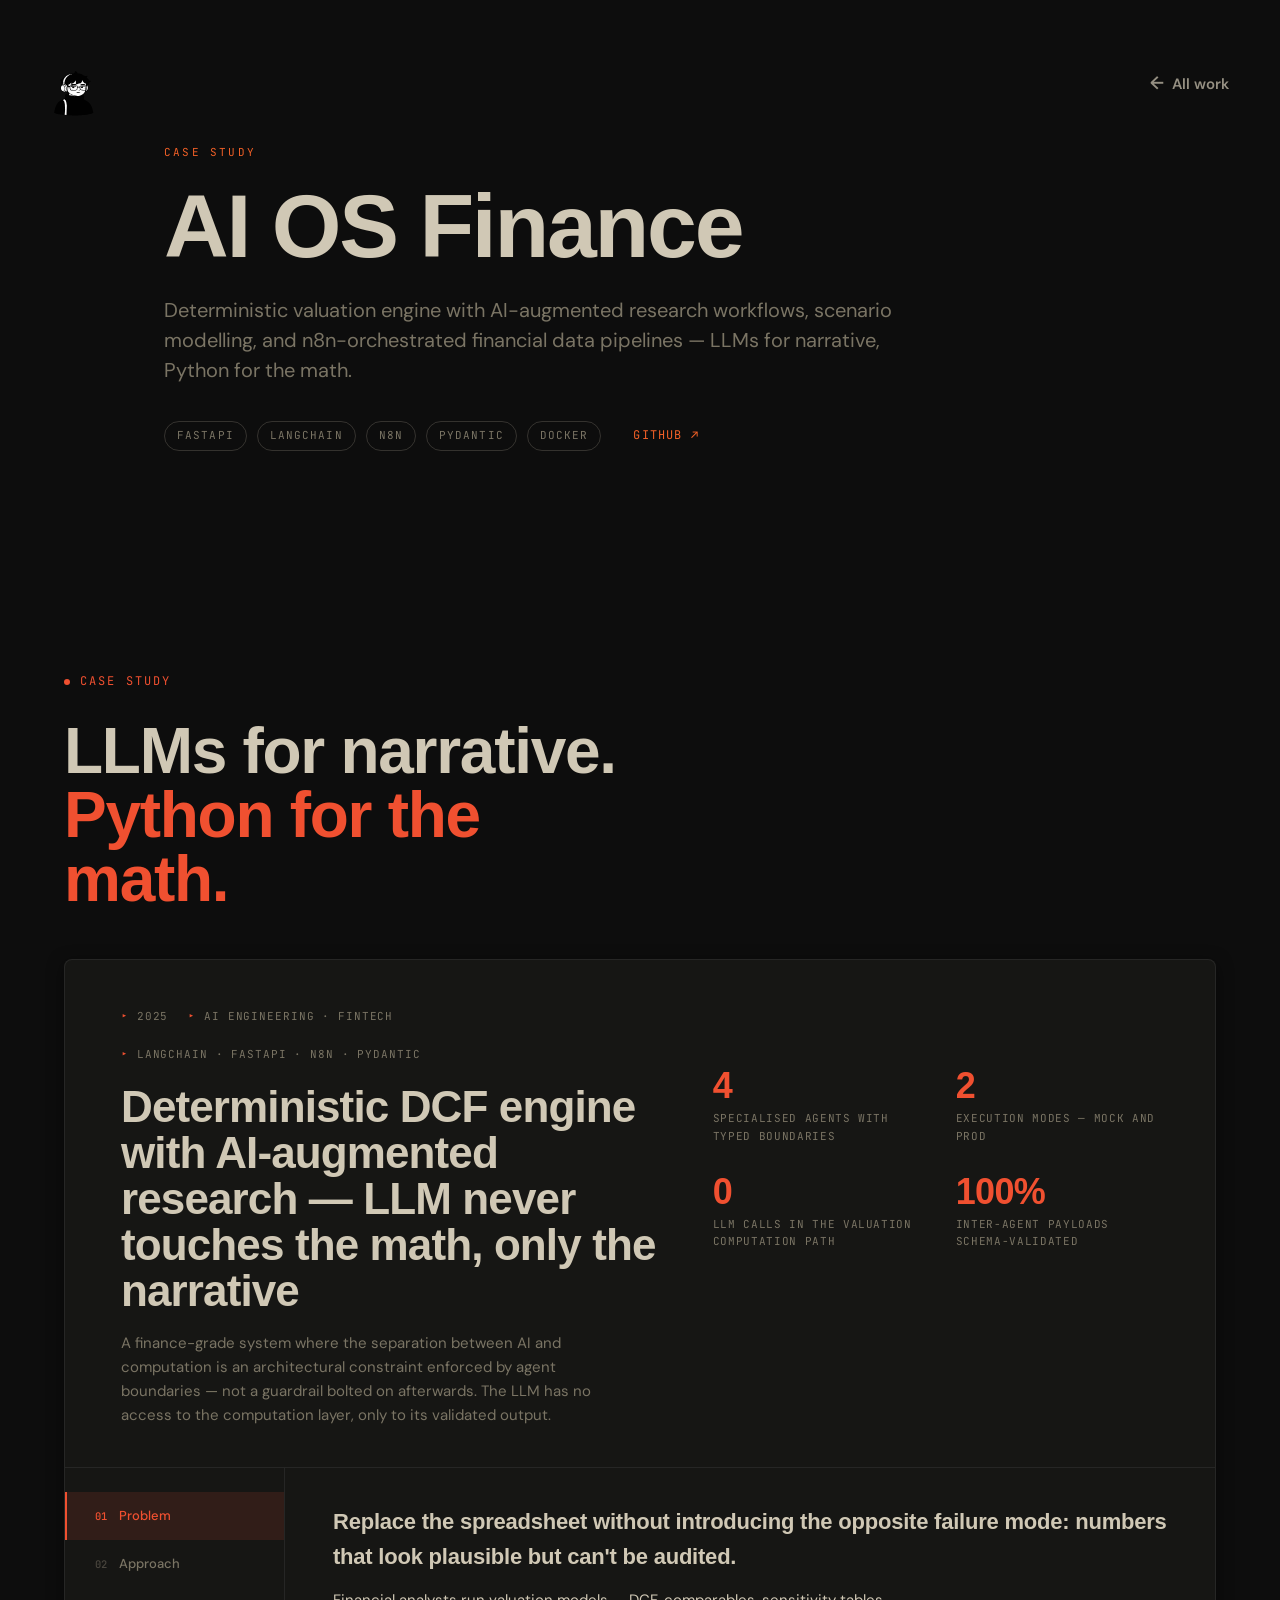
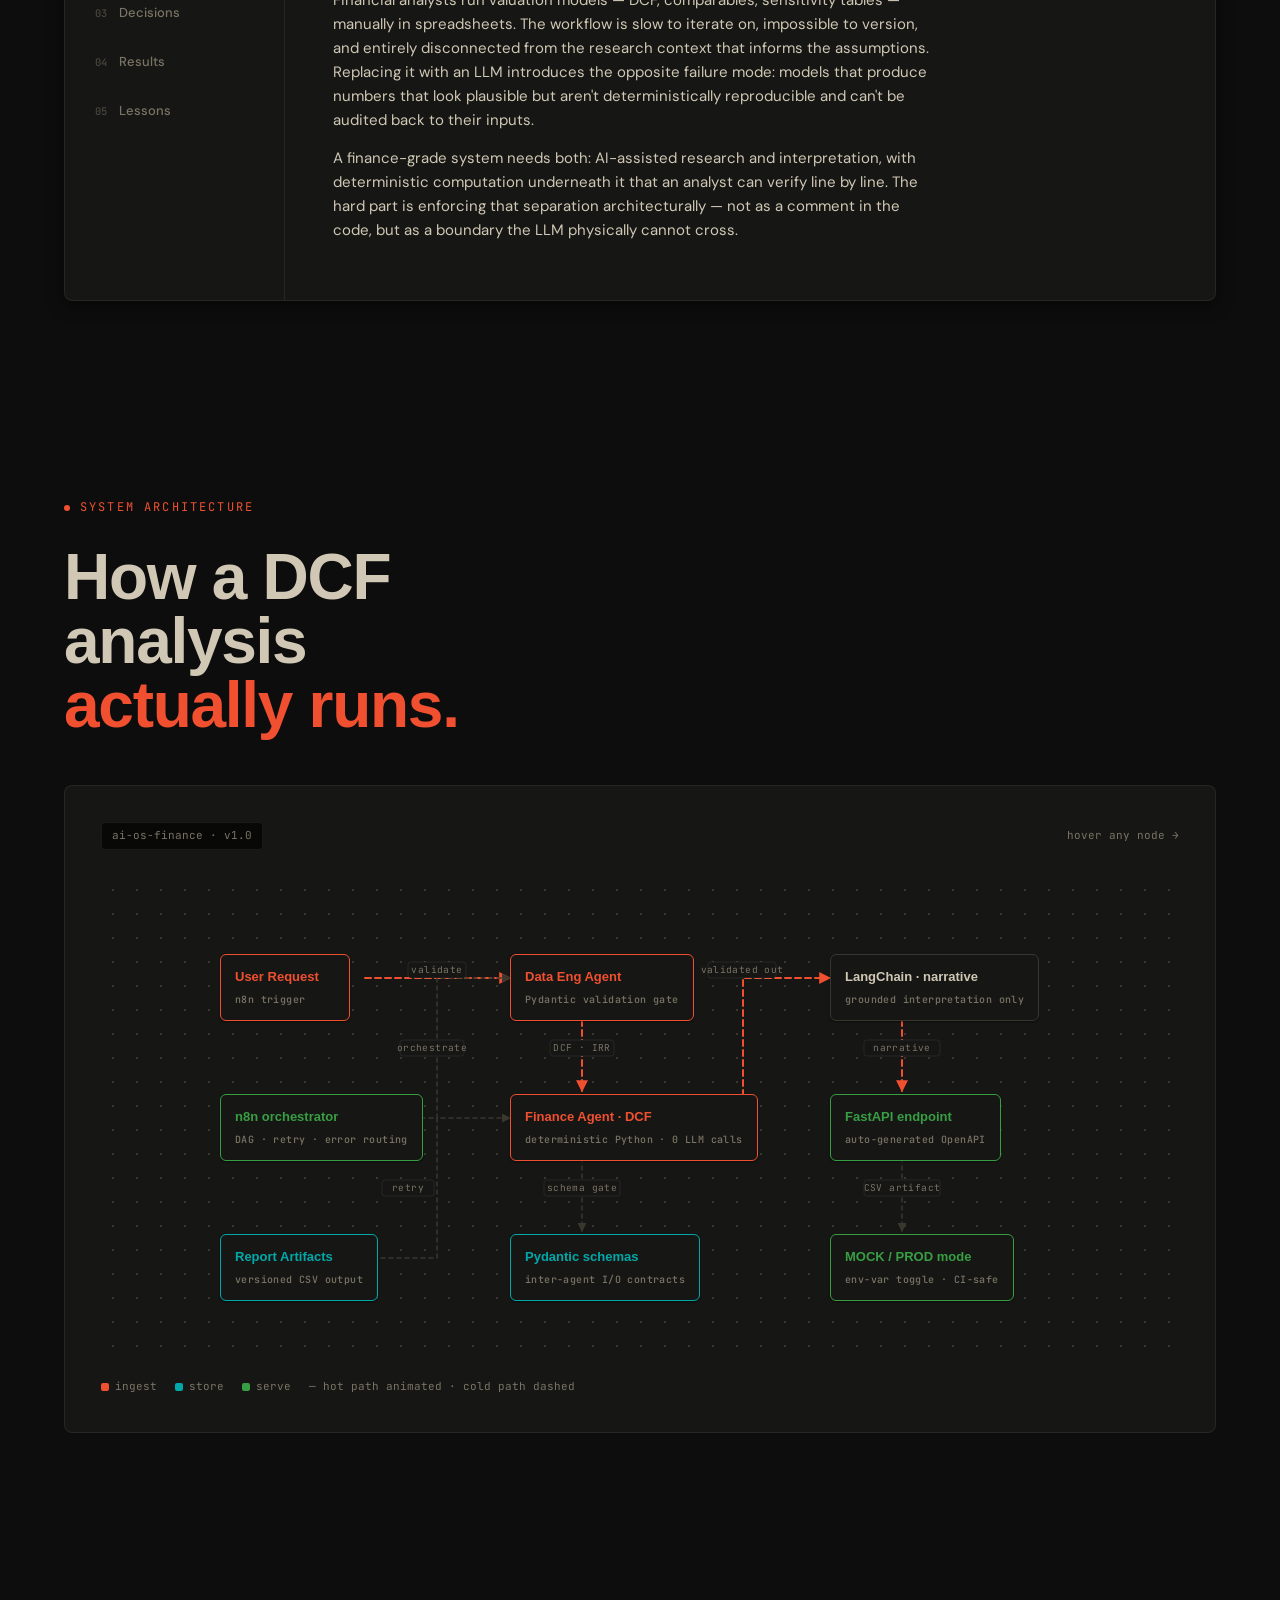
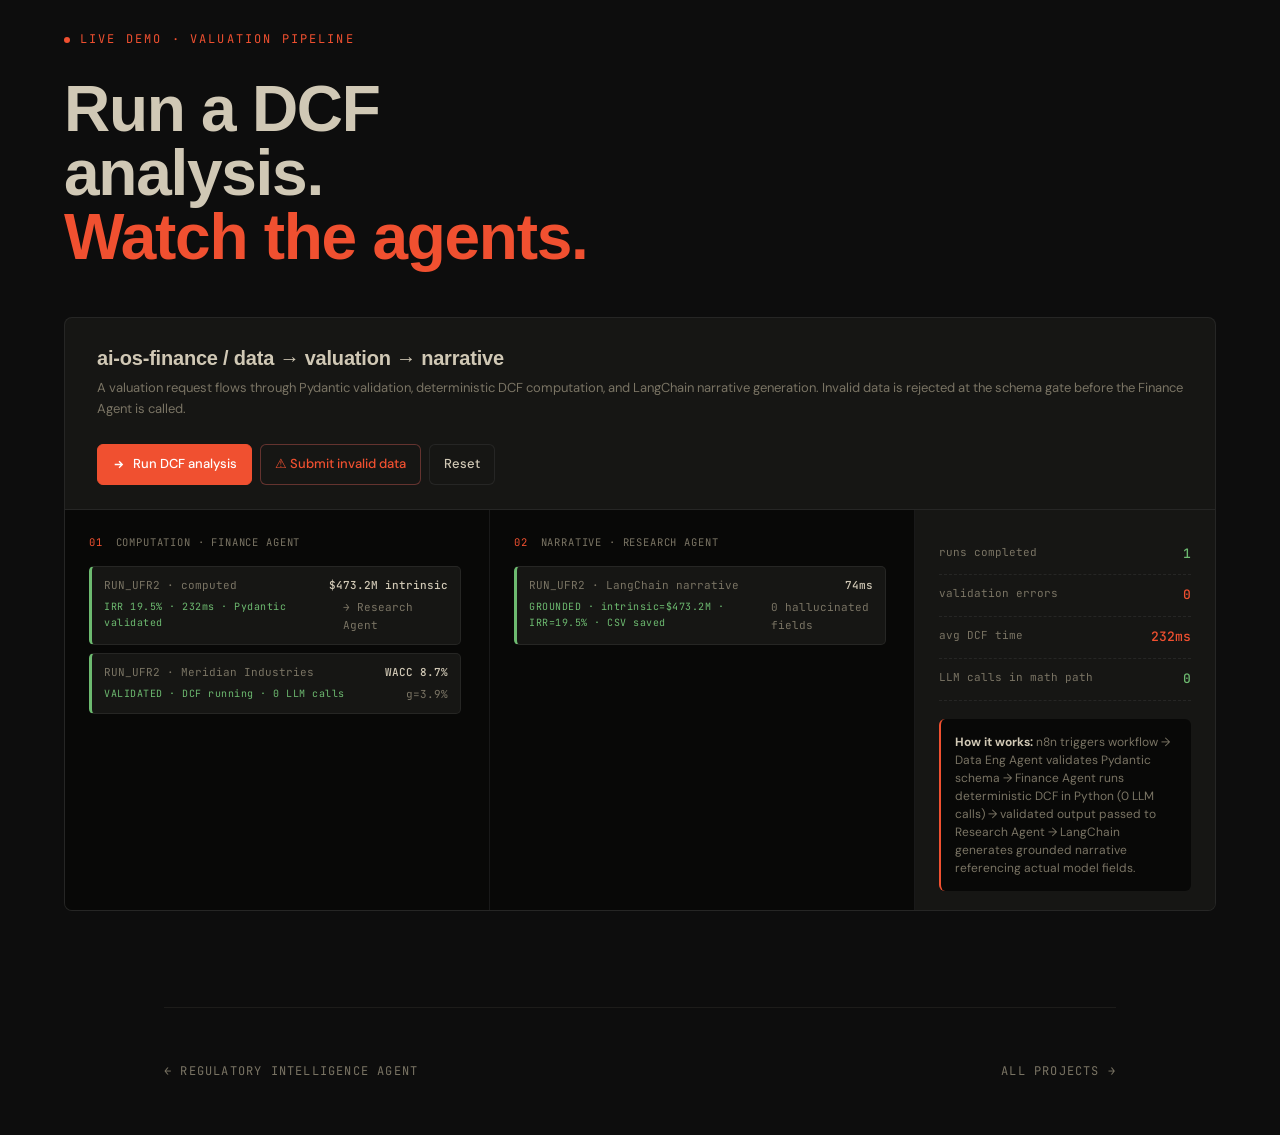
==== commit 4321d2a1: "refactor(ui): simplify cursor treatment and tighten portfolio copy" ====
--- a/portfolio/projects/ai-os-finance.html
+++ b/portfolio/projects/ai-os-finance.html
@@ -1,5 +1,6 @@
 <!DOCTYPE html>
-<html lang="en" class="theme-light">
+<!-- LIGHT THEME DISABLED (dark-only — minhpham cursor parity). To restore light: <html lang="en" class="theme-light"> -->
+<html lang="en">
 <head>
   <meta charset="UTF-8">
   <meta name="viewport" content="width=device-width, initial-scale=1.0">
--- a/portfolio/css/main.css
+++ b/portfolio/css/main.css
@@ -10,7 +10,7 @@
   --color-surface: #161614;
   --color-text: #d0c8b5;
   --color-muted: #7a7464;
-  --color-accent: #f05030;
+  --color-accent: #f16027;
   --color-loader-accent: #d2c1a8;
   --color-loader-accent-rgb: 210, 193, 168;
 
@@ -37,6 +37,8 @@
 
   /* Layout */
   --nav-height: 72px;
+  --content-max: 1280px;
+  --content-gutter: clamp(24px, 5vw, 80px);
 
   /* Fonts */
   --font-display: 'Clash Display', sans-serif;
@@ -58,6 +60,15 @@
    Default is auto (instant) — gated as a baseline for REVIEWS.md priority 4. */
 html {
   scroll-behavior: auto;
+  /* Nothing should ever scroll the page sideways — large display type,
+     reveal-lens overflow, and parallax props stay inside the viewport.
+     clip (not hidden) avoids creating a scroll container so position:sticky
+     and scroll-driven animations keep working. */
+  overflow-x: clip;
+}
+
+body {
+  overflow-x: clip;
 }
 
 @media (prefers-reduced-motion: no-preference) {
@@ -86,6 +97,12 @@
   }
 }
 
+/* minhpham-style cursor: ONE element, mix-blend-mode:difference. It is never
+   clipped — wherever it overlaps anything (logo, social icons, text, sections)
+   the overlap region inverts automatically via the blend. White over the dark
+   bg reads near-white; over light theme / cream logo / orange icons it inverts
+   the underlying pixels. No per-target lens, no enter/leave state swap.
+   Size still tweens (contract over links, expand over skill cards). */
 .site-cursor {
   --cursor-size: 40px;
   position: fixed;
@@ -95,31 +112,19 @@
   height: var(--cursor-size);
   border-radius: 50%;
   background: var(--color-accent);
+  mix-blend-mode: difference;
   opacity: 0;
   pointer-events: none;
   z-index: 9999;
   will-change: transform, opacity;
 }
 
-:root.theme-light .site-cursor {
-  background: var(--color-loader-accent);
-}
-
-/* Hide the main cursor while it's over a cursor-invert target — the in-target
-   .cursor-mirror-invert lens (clip-path circle at cursor, containing the
-   recolored glyph) becomes the visible cursor. 200ms crossfade matches the
-   lens fade-in. */
-.site-cursor.is-on-cursor-invert-target {
-  opacity: 0 !important;
-  transition: opacity 200ms ease;
-}
-
 /* ── Hold-to-reveal button — touch devices only ──────────────────────────── */
 .lens-reveal-btn {
   display: none; /* hidden on pointer-fine devices */
 }
 
-@media (pointer: coarse) {
+@media (max-width: 1024px) {
   .lens-reveal-btn {
     display: inline-flex;
     align-items: center;
@@ -127,7 +132,7 @@
     position: fixed;
     bottom: 28px;
     left: 50%;
-    transform: translateX(-50%);
+    transform: translateX(-50%) translateY(8px);
     background: rgba(255, 255, 255, 0.07);
     border: 1px solid rgba(255, 255, 255, 0.18);
     border-radius: 100px;
@@ -144,6 +149,19 @@
     -webkit-tap-highlight-color: transparent;
     cursor: pointer;
     white-space: nowrap;
+    /* Contextual fade — hidden until JS adds .is-visible while a dual-text
+       section (hero/about/experience) is on or near screen. */
+    opacity: 0;
+    visibility: hidden;
+    pointer-events: none;
+    transition: opacity 0.22s ease, visibility 0.22s ease, transform 0.22s ease;
+  }
+
+  .lens-reveal-btn.is-visible {
+    opacity: 1;
+    visibility: visible;
+    pointer-events: auto;
+    transform: translateX(-50%) translateY(0);
   }
 
   :root.theme-light .lens-reveal-btn {
@@ -159,6 +177,10 @@
     background: var(--color-accent);
     flex-shrink: 0;
   }
+}
+
+@media (prefers-reduced-motion: reduce) {
+  .lens-reveal-btn { transition: none; }
 }
 
 img, svg {
@@ -212,6 +234,7 @@
   font: inherit;
   line-height: inherit;
   letter-spacing: inherit;
+  white-space: nowrap;
 }
 
 .reveal-line-base,
@@ -244,6 +267,7 @@
   .reveal-line-base,
   .reveal-line-inner {
     display: inline;
+    white-space: normal;
     transform: none !important;
     will-change: auto;
   }
--- a/portfolio/css/nav.css
+++ b/portfolio/css/nav.css
@@ -27,37 +27,35 @@
   width: 54px;
   height: 54px;
   border-radius: 50%;
-  background: var(--color-loader-accent);
+  background: transparent;
+  color: var(--color-loader-accent);
+  overflow: hidden;
+  pointer-events: auto;
+  transition: transform 0.22s ease, opacity 0.22s ease, background-color 0.22s ease, color 0.22s ease;
+  will-change: transform;
+}
+
+.nav-logo:hover,
+.nav-logo:focus-visible {
+  transform: translateY(-2px);
+}
+
+.nav-logo.is-magnetic,
+.nav-logo:focus-visible {
+  /* On magnetic latch the logo becomes an orange disc with a black "AS"
+     mark; the orange .site-cursor (main.css) inverts within its own
+     overlap. (The social icons use a different latch — colour-only, no
+     disc — see .side-social-link.is-magnetic-side below.) */
+  background: var(--color-accent);
   color: var(--color-bg);
-  pointer-events: auto;
-  box-shadow: 0 12px 28px rgba(var(--color-loader-accent-rgb), 0.16);
-  overflow: hidden;
-  transition: background-color 0.25s ease, box-shadow 0.25s ease;
-  will-change: transform;
-}
-
-.nav-logo:hover,
-.nav-logo:focus-visible,
-.nav-logo.is-magnetic {
-  /* bg stays cream (--color-loader-accent). The orange "latch" is provided by
-     the .cursor-mirror overlay (full-cover, z-index 1, behind face). The
-     cursor-tracked invert lens (.cursor-mirror-invert, z-index 3) sits above
-     the face and swaps colors inside the cursor circle: orange→black bg,
-     dark face→orange features. */
-  box-shadow: 0 16px 34px rgba(var(--color-loader-accent-rgb), 0.22);
 }
 
 .nav-logo-face {
   width: 100%;
   height: 100%;
-  object-fit: cover;
-  object-position: center 20%;
-  filter: none;
-  transform: none;
+  fill: currentColor;
+  display: block;
   position: relative;
-  /* z-index: 2 puts the face above the .cursor-mirror overlay (z-index: 1),
-     so the dark face is always visible on both the orange overlay area
-     and the cream hole-reveal area. */
   z-index: 2;
   pointer-events: none;
   user-select: none;
@@ -161,7 +159,7 @@
   background: transparent;
   color: var(--color-loader-accent);
   opacity: 0.9;
-  /* overflow:hidden clips the cursor-mirror invert lens to the circular shape. */
+  /* keeps the glyph inside the circular shape */
   overflow: hidden;
   transition: opacity 0.22s ease, transform 0.22s ease, background-color 0.22s ease, color 0.22s ease;
   will-change: transform;
@@ -171,129 +169,20 @@
 .side-social-link:focus-visible {
   opacity: 1;
   transform: translateY(-2px);
-  /* No bg/color change here — the orange latch is provided by .cursor-mirror,
-     and the cream glyph reads on both the orange-overlay area and the
-     transparent hole-reveal area. */
+  /* No bg/colour change here — the inversion over the icon is the global
+     mix-blend-mode:difference .site-cursor (main.css). */
 }
 
 .side-social-link.is-magnetic-side {
-  background: var(--color-accent);
-  color: var(--color-bg);
-}
-
-/* ── Cursor-tracked invert lens (minhpham-style) ───────────────────────────
-   Architecture (replicates minhpham's .js-masker swap, scoped per-target):
-     - z-index 1  .cursor-mirror        — full-cover overlay, --color-accent
-                                          (orange). On hover, fades to opacity 1.
-                                          Provides the LATCH: cream bg → orange.
-     - z-index 2  glyph (face/svg/text) — sits above the latch. Visible as
-                                          dark-on-orange when latched, dark-on-cream
-                                          when not.
-     - z-index 3  .cursor-mirror-invert — full-cover overlay, --color-bg (black).
-                                          Clipped to a circle at cursor via
-                                          clip-path: circle(14px at --cx --cy).
-                                          Contains a recolored DUPLICATE of the
-                                          glyph (orange features) so inside the
-                                          cursor circle the user sees black bg +
-                                          orange glyph — the inversion.
-     - Parent has overflow:hidden + border-radius:50% so both overlays clip to
-       the target's circular shape. JS writes --cx/--cy on the target on
-       mousemove; CSS vars inherit into the lens for the clip-path.
-   Outside cursor circle → latched (orange bg + dark glyph).
-   Inside  cursor circle → inverted (black bg + orange glyph). */
-.cursor-mirror {
-  position: absolute;
-  inset: 0;
-  background: var(--color-accent);
-  border-radius: inherit;
-  pointer-events: none;
-  opacity: 0;
-  transition: opacity 250ms ease;
-  z-index: 1;
-  will-change: opacity;
-}
-
-.cursor-mirror-invert {
-  position: absolute;
-  inset: 0;
-  background: var(--color-bg);
-  border-radius: inherit;
-  pointer-events: none;
-  opacity: 0;
-  overflow: hidden;
-  clip-path: circle(14px at var(--cx, -200px) var(--cy, -200px));
-  -webkit-clip-path: circle(14px at var(--cx, -200px) var(--cy, -200px));
-  transition: opacity 200ms ease;
-  z-index: 3;
-  will-change: opacity, clip-path;
-}
-
-.nav-logo:hover .cursor-mirror,
-.nav-logo:focus-visible .cursor-mirror,
-.side-social-link:hover .cursor-mirror,
-.side-social-link:focus-visible .cursor-mirror,
-.nav-logo:hover .cursor-mirror-invert,
-.nav-logo:focus-visible .cursor-mirror-invert,
-.side-social-link:hover .cursor-mirror-invert,
-.side-social-link:focus-visible .cursor-mirror-invert {
-  opacity: 1;
-}
-
-/* Original glyphs sit above the orange latch (z 1) but below the invert lens
-   (z 3) so the lens can cover them inside the cursor circle. */
-.side-social-github-icon,
-.side-social-link--linkedin > .linkedin-letter {
-  position: relative;
-  z-index: 2;
-}
-
-/* Inverted face inside the lens — pure tone swap, no recolor.
-   The SVG has dark fills (~#010101) for outfit/hair/specs and light fills
-   (~#FDFDFD) covering the rest of the canvas (headphones/face/strap region).
-   A plain invert(1) maps:
-     - dark features → near-white (outfit/hair/specs become white)
-     - light fills   → near-black (headphones/face/strap become black)
-   The nav-logo lens overrides .cursor-mirror-invert's --color-bg to
-   transparent so the SVG's own inverted canvas-fill provides the black
-   region — not the lens's bg color competing with it. */
-.nav-logo .cursor-mirror-invert {
-  background: transparent;
-}
-
-.nav-logo-face--invert {
-  width: 100%;
-  height: 100%;
-  object-fit: cover;
-  object-position: center 20%;
-  filter: invert(1);
-  pointer-events: none;
-  user-select: none;
-}
-
-/* Inverted social glyphs inside the lens — single-color, simple recolor.
-   Positioned to overlay the original glyph exactly. */
-.side-social-github-icon--invert {
-  position: absolute;
-  inset: 0;
-  margin: auto;
-  width: 27px;
-  height: 27px;
+  /* Cream→orange on magnetic latch. No disc — the orange global
+     mix-blend-mode:difference .site-cursor (main.css) flips this orange
+     glyph to black and the dark page to orange within its own circle. */
   color: var(--color-accent);
 }
 
-.linkedin-letter--invert {
-  position: absolute;
-  inset: 0;
-  display: flex;
-  align-items: baseline;
-  justify-content: center;
-  font-family: Arial, sans-serif;
-  font-size: 28px;
-  font-weight: 700;
-  line-height: 1;
-  letter-spacing: -0.08em;
-  color: var(--color-accent);
-}
+/* The cursor-invert effect is now the single global mix-blend-mode:difference
+   .site-cursor (see main.css). No per-target mirror/clip lens, no duplicate
+   glyphs — the one un-clipped cursor inverts whatever it overlaps. */
 
 .side-social-link--github {
   font-size: 0;
@@ -330,11 +219,9 @@
 }
 
 @media (max-width: 768px) {
-  nav {
-    height: var(--nav-height);
-    pointer-events: auto;
-  }
-
+  /* minhpham-style: keep nav links as a small inline top-right stack —
+     no hamburger, no dropdown panel. Base .nav-link height:1.05em is kept
+     (NOT 1.4em) so only .link-default shows — no ghost/double text. */
   .nav-logo {
     top: 16px;
     left: 16px;
@@ -343,42 +230,17 @@
   }
 
   .nav-links {
+    top: 18px;
+    right: 18px;
+    gap: 8px;
+  }
+
+  .nav-link {
+    font-size: 14px;
+  }
+
+  .hamburger {
     display: none;
-    visibility: hidden;
-    pointer-events: none;
-    position: fixed;
-    top: var(--nav-height);
-    left: 0;
-    right: 0;
-    z-index: 99;
-    background: var(--color-backdrop);
-    backdrop-filter: blur(12px);
-    -webkit-backdrop-filter: blur(12px);
-    flex-direction: column;
-    align-items: flex-start;
-    padding: var(--space-xl);
-    gap: var(--space-lg);
-  }
-
-  @supports not ((backdrop-filter: blur(1px)) or (-webkit-backdrop-filter: blur(1px))) {
-    .nav-links {
-      background: var(--color-backdrop-solid);
-    }
-  }
-
-  .nav-links.nav-open {
-    display: flex;
-    visibility: visible;
-    pointer-events: auto;
-  }
-
-  .hamburger {
-    display: flex;
-  }
-
-  .nav-link {
-    font-size: 18px;
-    height: 1.4em;
   }
 
   .side-social {
--- a/portfolio/css/sections.css
+++ b/portfolio/css/sections.css
@@ -49,10 +49,9 @@
 
 /* ── Section wrapper ───────────────────────────────────────────────────────── */
 .ps-page {
-  padding: var(--space-4xl) 17vw;
-}
-@media (max-width: 760px) {
-  .ps-page { padding: var(--space-3xl) var(--space-lg); }
+  max-width: var(--content-max);
+  margin: 0 auto;
+  padding: var(--space-4xl) var(--content-gutter);
 }
 
 .ps-section-label {
@@ -136,10 +135,8 @@
 .ps-divider {
   border: none;
   border-top: 1px solid var(--s-border);
-  margin: 0 17vw;
-}
-@media (max-width: 760px) {
-  .ps-divider { margin: 0 var(--space-lg); }
+  max-width: var(--content-max);
+  margin: 0 auto;
 }
 
 /* ============================================================
